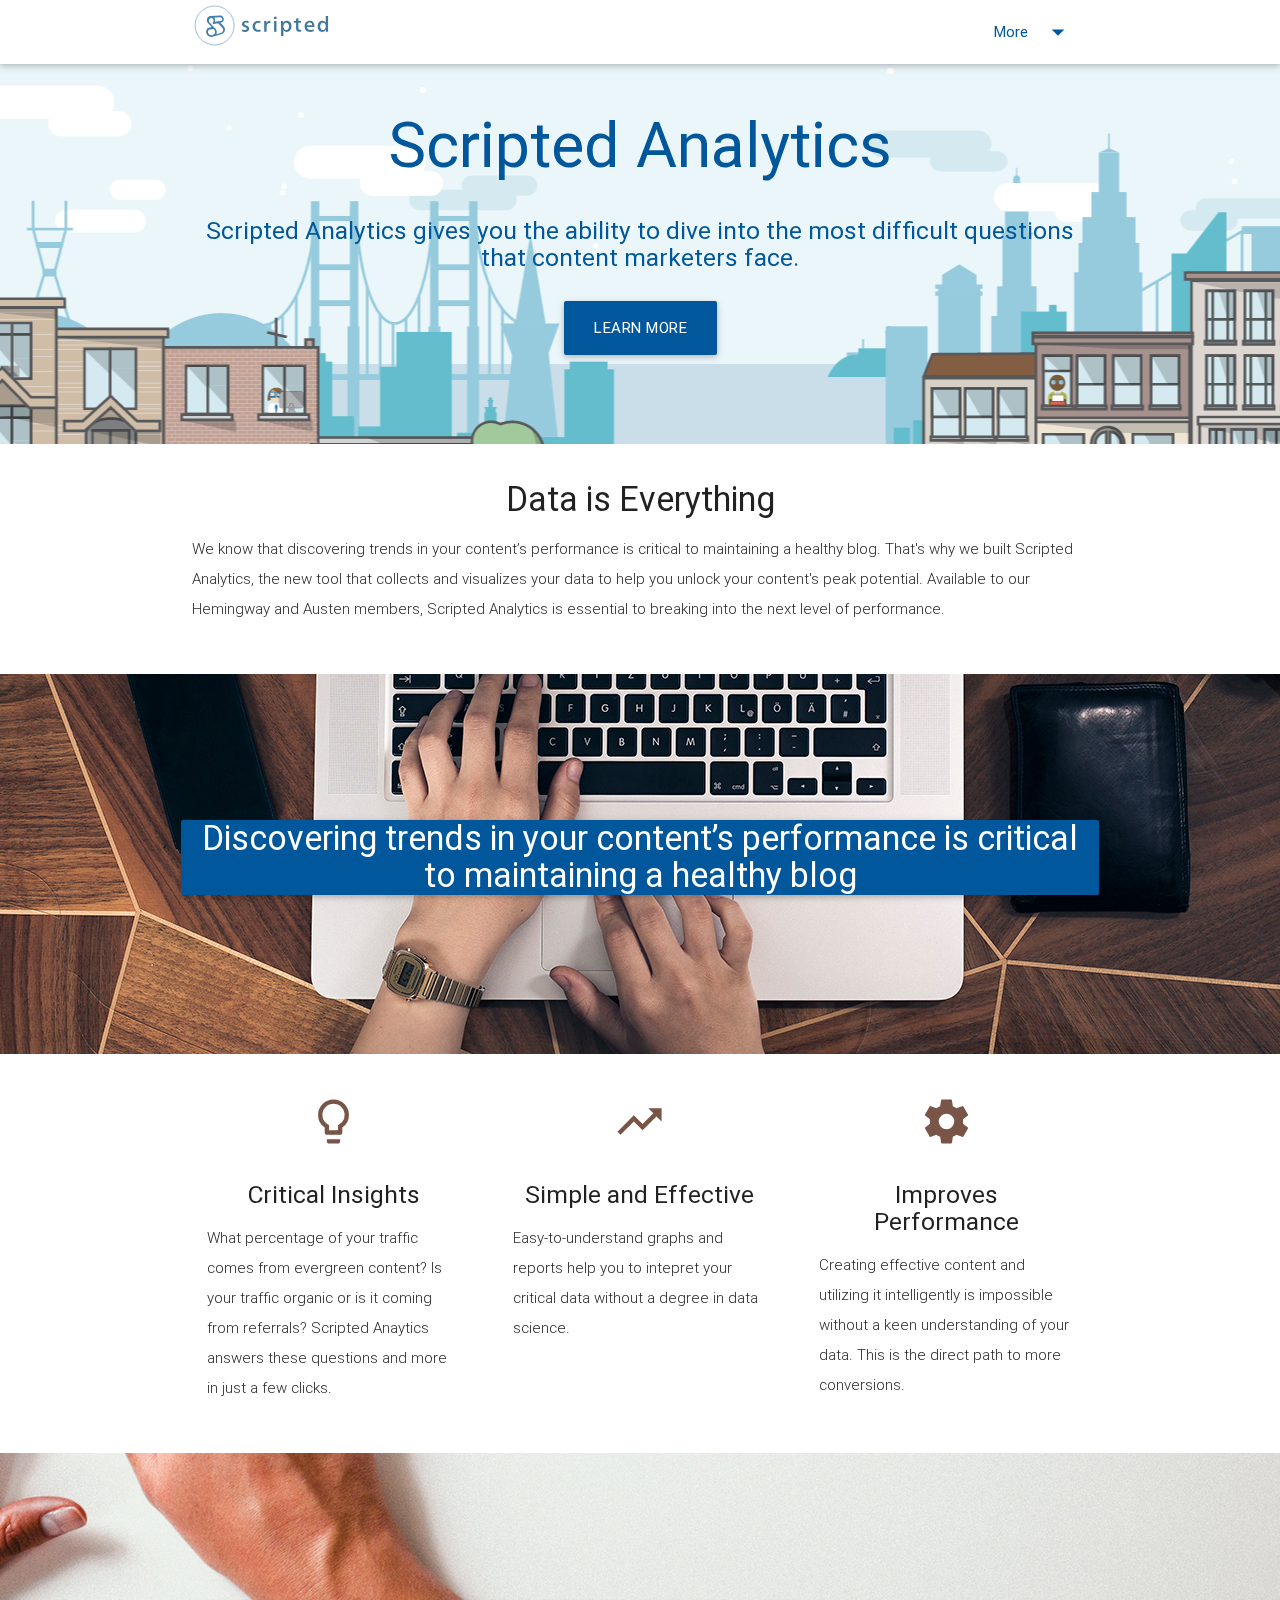
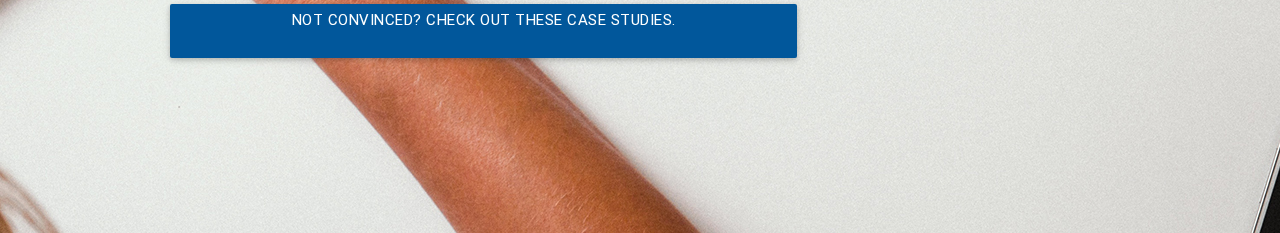
==== index.html @ 67099385 "Update index.html" ====
<!DOCTYPE html>
<html lang="en">
<head>
  <meta http-equiv="Content-Type" content="text/html; charset=UTF-8"/>
  <meta name="viewport" content="width=device-width, initial-scale=1, maximum-scale=1.0, user-scalable=no"/>
  <title>Parallax Template - Materialize</title>

  <!-- CSS  -->
  <link href="https://fonts.googleapis.com/icon?family=Material+Icons" rel="stylesheet">
  <link href="css/materialize.css" type="text/css" rel="stylesheet" media="screen,projection"/>
  <link href="css/style.css" type="text/css" rel="stylesheet" media="screen,projection"/>
</head>
<body>
  <ul id="dropdown1" class="dropdown-content">
  <li><a href="https://www.scripted.com/" class="light-blue-text text-darken-4">Homepage</a></li>
  <li><a href="http://growthmarketingconf.com/content-analytics-the-formula-for-creating-a-successful-blog/" class="light-blue-text text-darken-4">Case Studies</a></li>
  <li><a href="https://scripted.zendesk.com/hc/en-us"class="light-blue-text text-darken-4">FAQ</a></li>
</ul>
  <nav class="white" role="navigation">
    <div class="nav-wrapper container">
      <a id="logo-container" href="#" class="brand-logo"><img src="ScriptedLogo.svg"></a>
      <ul class="right hide-on-med-and-down">
      <!-- Dropdown Trigger -->
      <li><a class="dropdown-button light-blue-text text-darken-4" href="#!" data-activates="dropdown1">More<i class="material-icons right light-blue-text text-darken-4">arrow_drop_down</i></a></li>
    </ul>

    </div>
  </nav>

  <div id="index-banner" class="parallax-container">
    <div class="section no-pad-bot">
      <div class="container">
        <br><br>
        <h1 class="header center light-blue-text text-darken-4">Scripted Analytics</h1>
        <div class="row center">
          <h5 class="header col s12 light-blue-text text-darken-4">Scripted Analytics gives you the ability to dive into the most difficult questions that content marketers face.</h5>
        </div>
        <div class="row center">
          <a href="https://scripted.zendesk.com/hc/en-us/articles/221386707-Scripted-Analytics-" id="download-button" class="btn-large waves-effect waves-light light-blue darken-4">Learn More</a>
        </div>
        <br><br>

      </div>
    </div>
    <div class="parallax"><img src="background1.png" alt="Unsplashed background img 1"></div>
  </div>

<div class="container">
    <div class="section">

      <div class="row">
        <div class="col s12 center">
          <h3><i class="mdi-content-send brown-text"></i></h3>
          <h4>Data is Everything</h4>
          <p class="left-align light">We know that discovering trends in your content’s performance is critical to maintaining a healthy blog. That's why we built Scripted Analytics, the new tool that collects and visualizes your data to help you unlock your content's peak potential. Available to our Hemingway and Austen members, Scripted Analytics is essential to breaking into the next level of performance. </p>
        </div>
      </div>


    </div>
  </div>


  <div class="parallax-container valign-wrapper">
    <div class="section no-pad-bot">
      <div class="container">
        <div class="row center">
          <h4 class="header col s12 white-text card-panel light-blue darken-4">Discovering trends in your content’s performance is critical to maintaining a healthy blog</h4>
        </div>
      </div>
    </div>
    <div class="parallax"><img src="background3.jpg" alt="Unsplashed background img 3"></div>
  </div>

  <div class="container">
    <div class="section">

      <!--   Icon Section   -->
      <div class="row">
        <div class="col s12 m4">
          <div class="icon-block">
            <h2 class="center brown-text"><i class="material-icons">lightbulb_outline</i></h2>
            <h5 class="center">Critical Insights</h5>

            <p class="light">What percentage of your traffic comes from evergreen content? Is your traffic organic or is it coming from referrals? Scripted Anaytics answers these questions and more in just a few clicks.</p>
          </div>
        </div>

        <div class="col s12 m4">
          <div class="icon-block">
            <h2 class="center brown-text"><i class="material-icons">trending_up</i></h2>
            <h5 class="center">Simple and Effective</h5>

            <p class="light">Easy-to-understand graphs and reports help you to intepret your critical data without a degree in data science.</p>
          </div>
        </div>

        <div class="col s12 m4">
          <div class="icon-block">
            <h2 class="center brown-text"><i class="material-icons">settings</i></h2>
            <h5 class="center">Improves Performance</h5>

            <p class="light">Creating effective content and utilizing it intelligently is impossible without a keen understanding of your data. This is the direct path to more conversions.</p>
          </div>
        </div>
      </div>

    </div>
  </div>


  <div class="parallax-container valign-wrapper">
    <div class="section no-pad-bot">
      <div class="container">
        <div class="row center">
          <div class="row center">
          <a href="http://growthmarketingconf.com/content-analytics-the-formula-for-creating-a-successful-blog/" id="download-button" class="btn-large col s8 waves-effect waves-light light-blue darken-4"><h6>Not Convinced? Check out these Case Studies.</h6></a>
        </div>
        </div>
      </div>
    </div>
    <div class="parallax"><img src="background2.jpg" alt="Unsplashed background img 2"></div>
  </div>


  <!--  Scripts-->
  <script src="https://code.jquery.com/jquery-2.1.1.min.js"></script>
  <script src="js/materialize.js"></script>
  <script src="js/init.js"></script>

  </body>
</html>
---- css/style.css ----
/* Custom Stylesheet */
/**
 * Use this file to override Materialize files so you can update
 * the core Materialize files in the future
 *
 * Made By MaterializeCSS.com
 */

nav ul a,
nav .brand-logo {
  color: #444;
}

p {
  line-height: 2rem;
}

.button-collapse {
  color: #26a69a;
}

.parallax-container {
  min-height: 380px;
  line-height: 0;
  height: auto;
  color: rgba(255,255,255,.9);
}
  .parallax-container .section {
    width: 100%;
  }

@media only screen and (max-width : 992px) {
  .parallax-container .section {
    position: absolute;
    top: 40%;
  }
  #index-banner .section {
    top: 10%;
  }
}

@media only screen and (max-width : 600px) {
  #index-banner .section {
    top: 0;
  }
}

.icon-block {
  padding: 0 15px;
}
.icon-block .material-icons {
  font-size: inherit;
}

footer.page-footer {
  margin: 0;
}
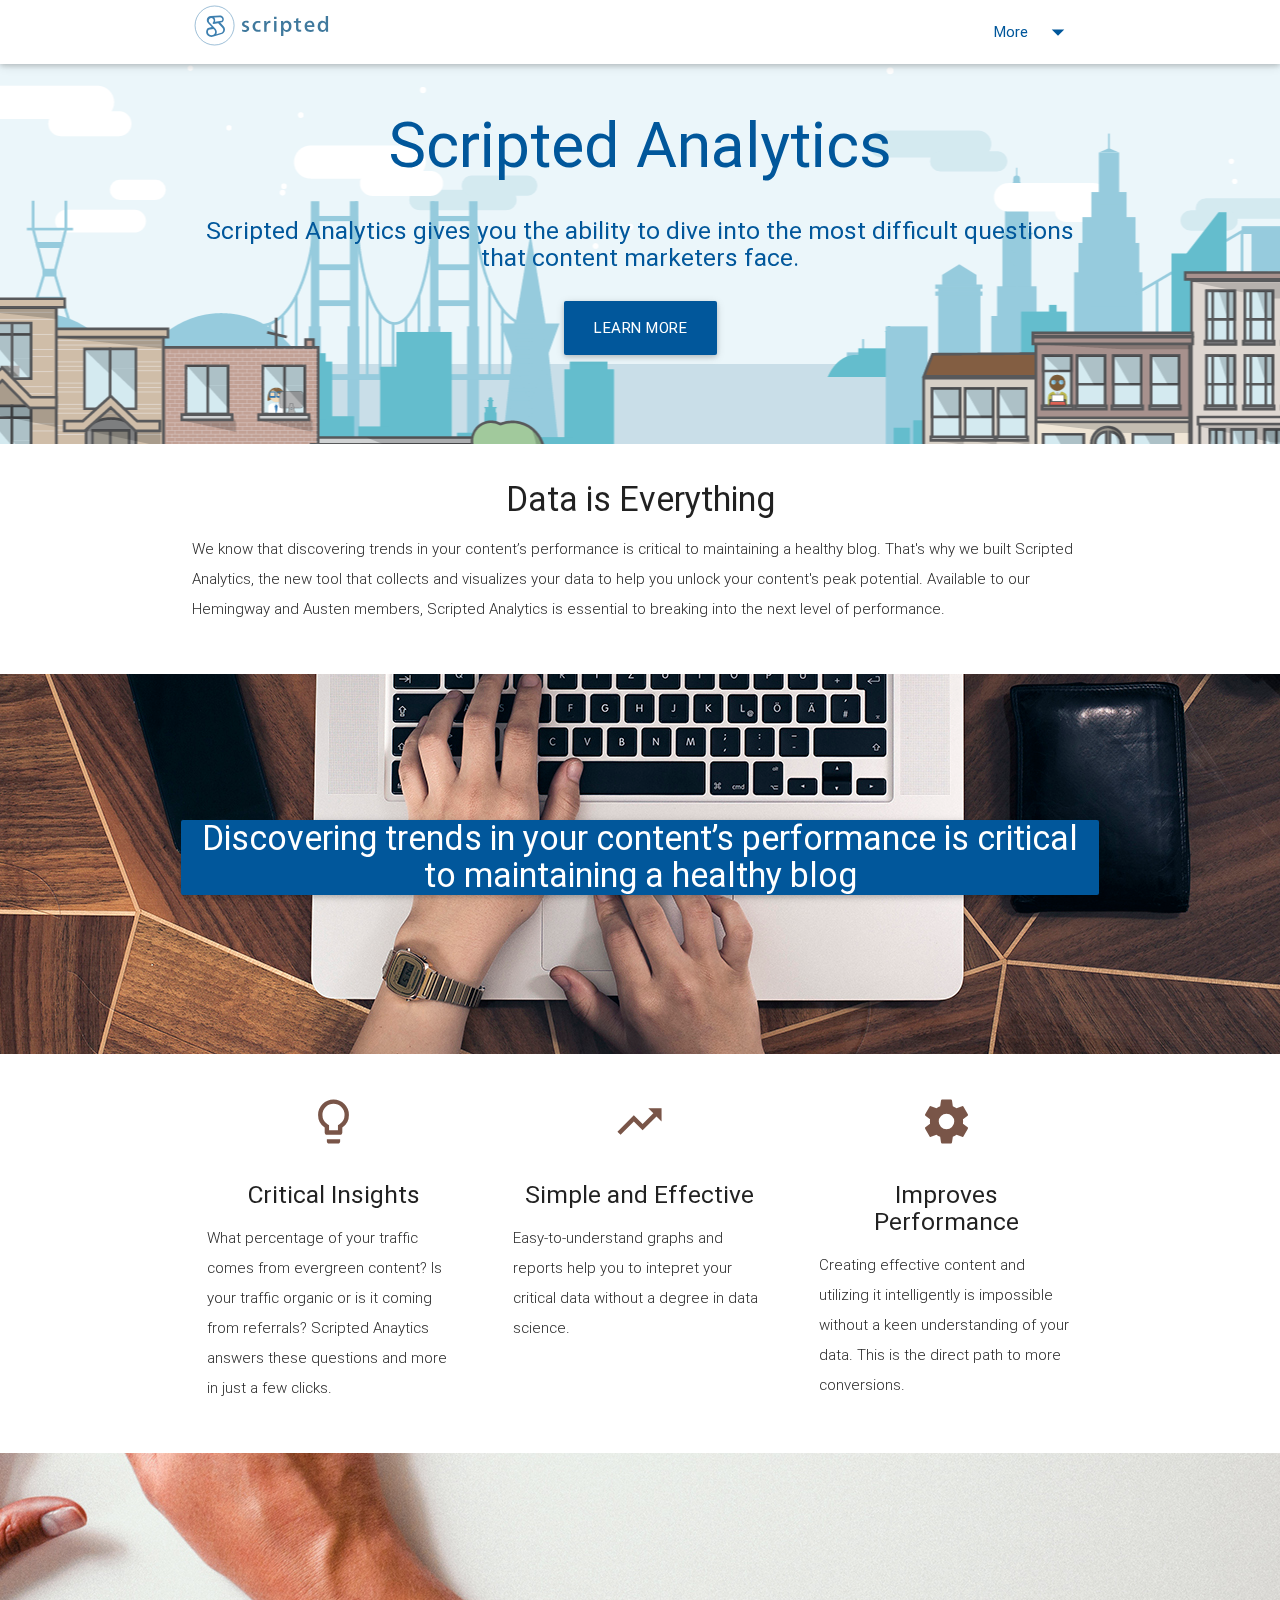
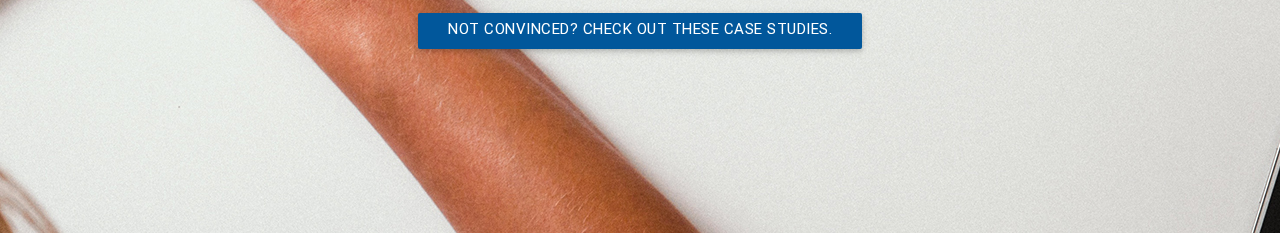
==== commit 00ceb015: "Update index.html" ====
--- a/index.html
+++ b/index.html
@@ -114,7 +114,7 @@
       <div class="container">
         <div class="row center">
           <div class="row center">
-          <a href="http://growthmarketingconf.com/content-analytics-the-formula-for-creating-a-successful-blog/" id="download-button" class="btn-large col s8 waves-effect waves-light light-blue darken-4"><h6>Not Convinced? Check out these Case Studies.</h6></a>
+          <a href="http://growthmarketingconf.com/content-analytics-the-formula-for-creating-a-successful-blog/" id="download-button" class="btn waves-effect waves-light light-blue darken-4"><h6>Not Convinced? Check out these Case Studies.</h6></a>
         </div>
         </div>
       </div>
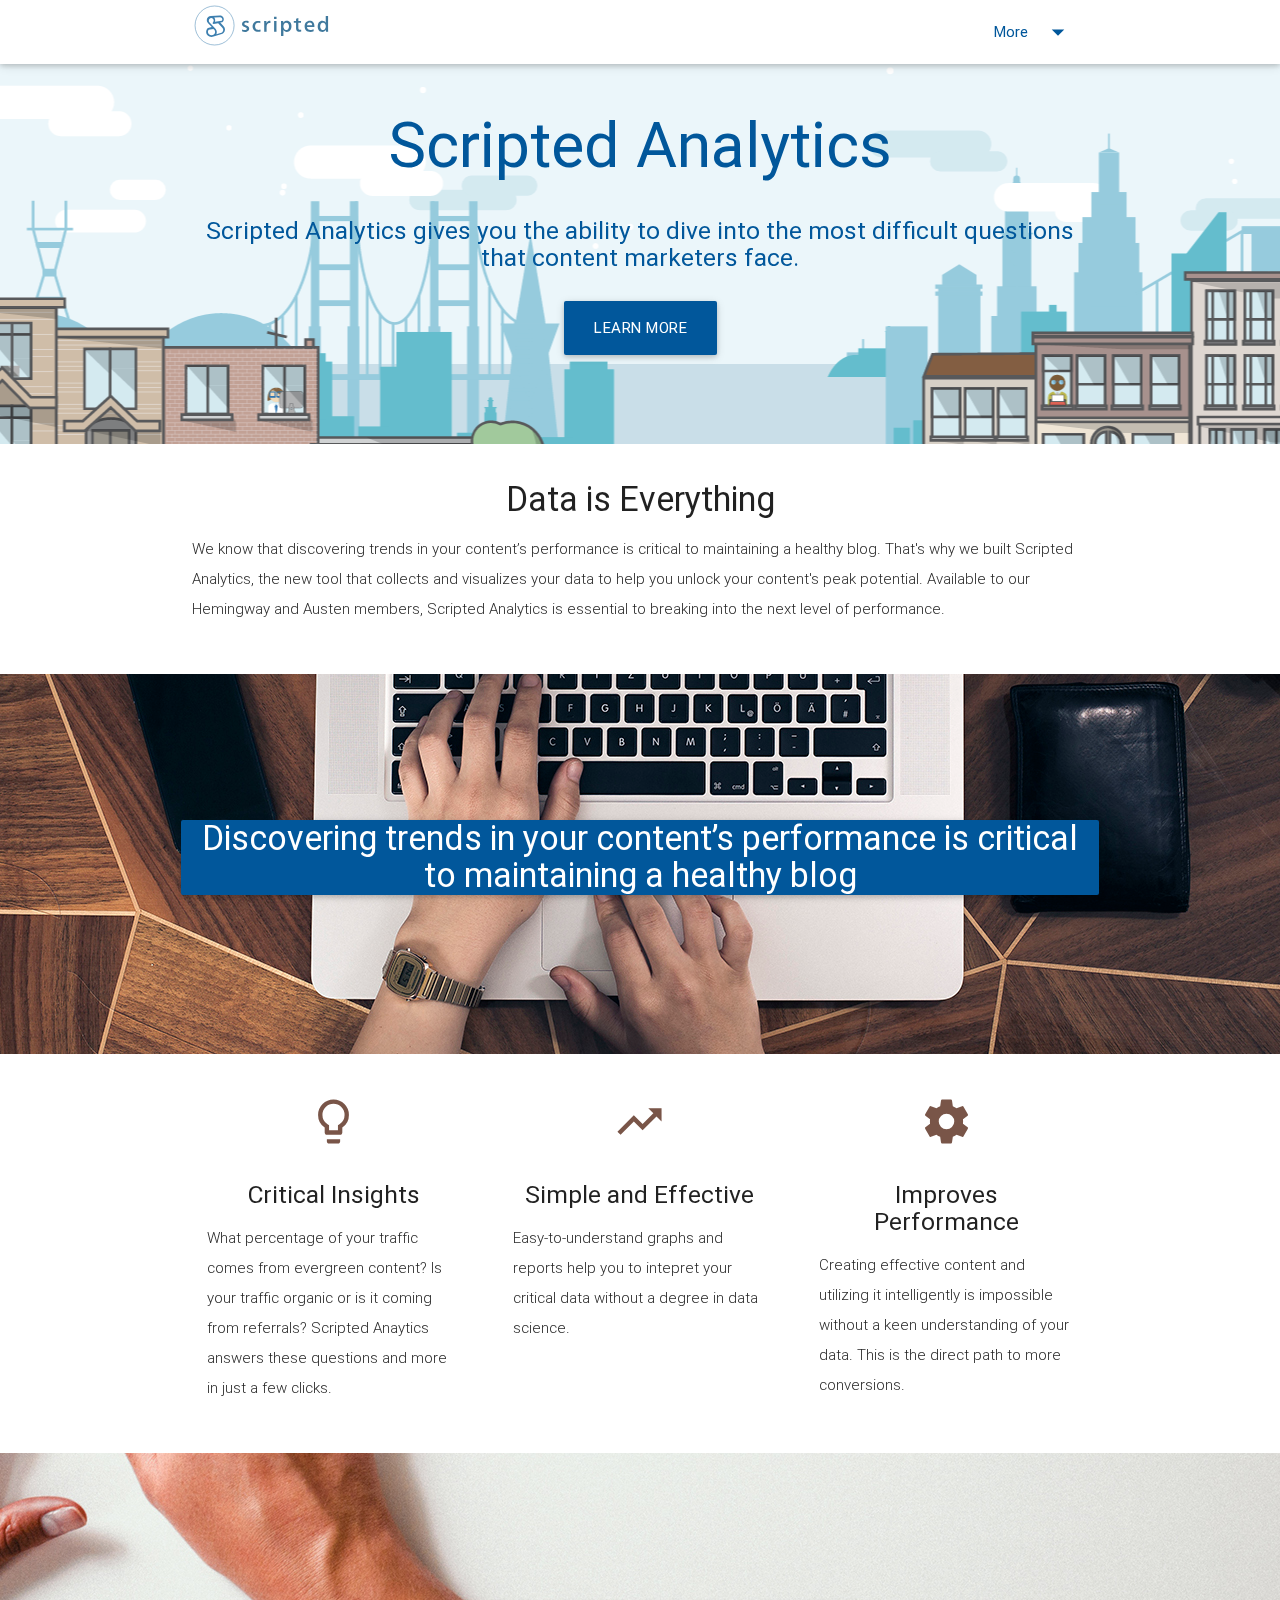
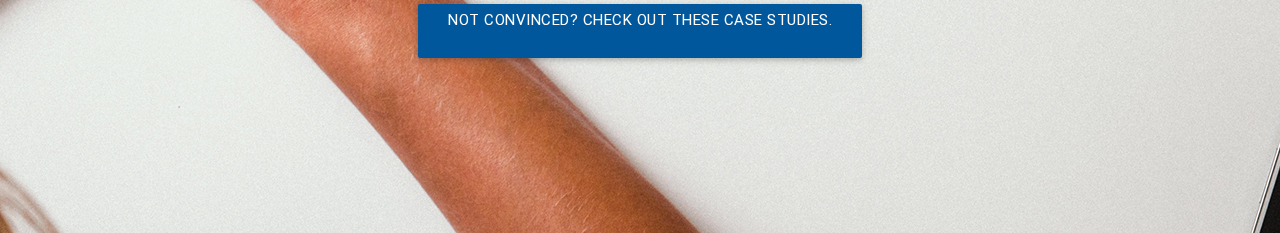
==== commit 92abcd0e: "Update index.html" ====
--- a/index.html
+++ b/index.html
@@ -114,7 +114,7 @@
       <div class="container">
         <div class="row center">
           <div class="row center">
-          <a href="http://growthmarketingconf.com/content-analytics-the-formula-for-creating-a-successful-blog/" id="download-button" class="btn waves-effect waves-light light-blue darken-4"><h6>Not Convinced? Check out these Case Studies.</h6></a>
+          <a href="http://growthmarketingconf.com/content-analytics-the-formula-for-creating-a-successful-blog/" id="download-button" class="btn-large waves-effect waves-light light-blue darken-4"><h6>Not Convinced? Check out these Case Studies.</h6></a>
         </div>
         </div>
       </div>
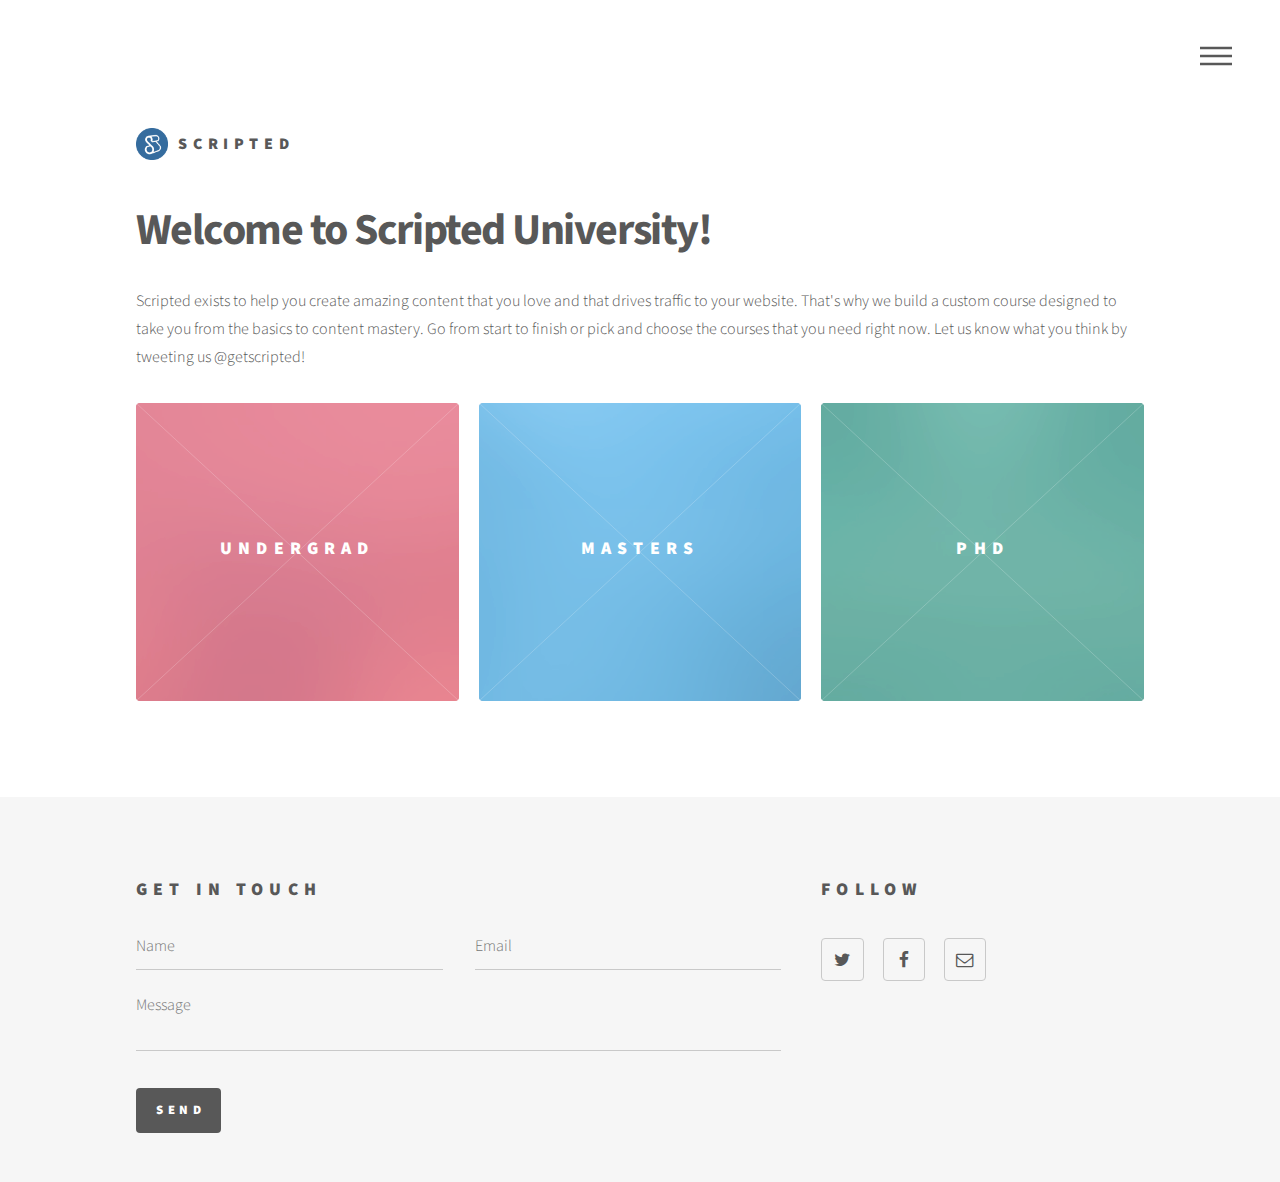
==== commit aab30e46: "Scripted U Code" ====
--- a/index.html
+++ b/index.html
@@ -1,132 +1,129 @@
-<!DOCTYPE html>
-<html lang="en">
-<head>
-  <meta http-equiv="Content-Type" content="text/html; charset=UTF-8"/>
-  <meta name="viewport" content="width=device-width, initial-scale=1, maximum-scale=1.0, user-scalable=no"/>
-  <title>Parallax Template - Materialize</title>
-
-  <!-- CSS  -->
-  <link href="https://fonts.googleapis.com/icon?family=Material+Icons" rel="stylesheet">
-  <link href="css/materialize.css" type="text/css" rel="stylesheet" media="screen,projection"/>
-  <link href="css/style.css" type="text/css" rel="stylesheet" media="screen,projection"/>
-</head>
-<body>
-  <ul id="dropdown1" class="dropdown-content">
-  <li><a href="https://www.scripted.com/" class="light-blue-text text-darken-4">Homepage</a></li>
-  <li><a href="http://growthmarketingconf.com/content-analytics-the-formula-for-creating-a-successful-blog/" class="light-blue-text text-darken-4">Case Studies</a></li>
-  <li><a href="https://scripted.zendesk.com/hc/en-us"class="light-blue-text text-darken-4">FAQ</a></li>
-</ul>
-  <nav class="white" role="navigation">
-    <div class="nav-wrapper container">
-      <a id="logo-container" href="#" class="brand-logo"><img src="ScriptedLogo.svg"></a>
-      <ul class="right hide-on-med-and-down">
-      <!-- Dropdown Trigger -->
-      <li><a class="dropdown-button light-blue-text text-darken-4" href="#!" data-activates="dropdown1">More<i class="material-icons right light-blue-text text-darken-4">arrow_drop_down</i></a></li>
-    </ul>
-
-    </div>
-  </nav>
-
-  <div id="index-banner" class="parallax-container">
-    <div class="section no-pad-bot">
-      <div class="container">
-        <br><br>
-        <h1 class="header center light-blue-text text-darken-4">Scripted Analytics</h1>
-        <div class="row center">
-          <h5 class="header col s12 light-blue-text text-darken-4">Scripted Analytics gives you the ability to dive into the most difficult questions that content marketers face.</h5>
-        </div>
-        <div class="row center">
-          <a href="https://scripted.zendesk.com/hc/en-us/articles/221386707-Scripted-Analytics-" id="download-button" class="btn-large waves-effect waves-light light-blue darken-4">Learn More</a>
-        </div>
-        <br><br>
-
-      </div>
-    </div>
-    <div class="parallax"><img src="background1.png" alt="Unsplashed background img 1"></div>
-  </div>
-
-<div class="container">
-    <div class="section">
-
-      <div class="row">
-        <div class="col s12 center">
-          <h3><i class="mdi-content-send brown-text"></i></h3>
-          <h4>Data is Everything</h4>
-          <p class="left-align light">We know that discovering trends in your content’s performance is critical to maintaining a healthy blog. That's why we built Scripted Analytics, the new tool that collects and visualizes your data to help you unlock your content's peak potential. Available to our Hemingway and Austen members, Scripted Analytics is essential to breaking into the next level of performance. </p>
-        </div>
-      </div>
-
-
-    </div>
-  </div>
-
-
-  <div class="parallax-container valign-wrapper">
-    <div class="section no-pad-bot">
-      <div class="container">
-        <div class="row center">
-          <h4 class="header col s12 white-text card-panel light-blue darken-4">Discovering trends in your content’s performance is critical to maintaining a healthy blog</h4>
-        </div>
-      </div>
-    </div>
-    <div class="parallax"><img src="background3.jpg" alt="Unsplashed background img 3"></div>
-  </div>
-
-  <div class="container">
-    <div class="section">
-
-      <!--   Icon Section   -->
-      <div class="row">
-        <div class="col s12 m4">
-          <div class="icon-block">
-            <h2 class="center brown-text"><i class="material-icons">lightbulb_outline</i></h2>
-            <h5 class="center">Critical Insights</h5>
-
-            <p class="light">What percentage of your traffic comes from evergreen content? Is your traffic organic or is it coming from referrals? Scripted Anaytics answers these questions and more in just a few clicks.</p>
-          </div>
-        </div>
-
-        <div class="col s12 m4">
-          <div class="icon-block">
-            <h2 class="center brown-text"><i class="material-icons">trending_up</i></h2>
-            <h5 class="center">Simple and Effective</h5>
-
-            <p class="light">Easy-to-understand graphs and reports help you to intepret your critical data without a degree in data science.</p>
-          </div>
-        </div>
-
-        <div class="col s12 m4">
-          <div class="icon-block">
-            <h2 class="center brown-text"><i class="material-icons">settings</i></h2>
-            <h5 class="center">Improves Performance</h5>
-
-            <p class="light">Creating effective content and utilizing it intelligently is impossible without a keen understanding of your data. This is the direct path to more conversions.</p>
-          </div>
-        </div>
-      </div>
-
-    </div>
-  </div>
-
-
-  <div class="parallax-container valign-wrapper">
-    <div class="section no-pad-bot">
-      <div class="container">
-        <div class="row center">
-          <div class="row center">
-          <a href="http://growthmarketingconf.com/content-analytics-the-formula-for-creating-a-successful-blog/" id="download-button" class="btn-large waves-effect waves-light light-blue darken-4"><h6>Not Convinced? Check out these Case Studies.</h6></a>
-        </div>
-        </div>
-      </div>
-    </div>
-    <div class="parallax"><img src="background2.jpg" alt="Unsplashed background img 2"></div>
-  </div>
-
-
-  <!--  Scripts-->
-  <script src="https://code.jquery.com/jquery-2.1.1.min.js"></script>
-  <script src="js/materialize.js"></script>
-  <script src="js/init.js"></script>
-
-  </body>
-</html>
+<!DOCTYPE HTML>
+<!--
+	Phantom by HTML5 UP
+	html5up.net | @ajlkn
+	Free for personal and commercial use under the CCA 3.0 license (html5up.net/license)
+-->
+<html>
+	<head>
+		<title>Scripted University</title>
+		<meta charset="utf-8" />
+		<meta name="viewport" content="width=device-width, initial-scale=1" />
+		<!--[if lte IE 8]><script src="assets/js/ie/html5shiv.js"></script><![endif]-->
+		<link rel="stylesheet" href="assets/css/main.css" />
+		<!--[if lte IE 9]><link rel="stylesheet" href="assets/css/ie9.css" /><![endif]-->
+		<!--[if lte IE 8]><link rel="stylesheet" href="assets/css/ie8.css" /><![endif]-->
+	</head>
+	<body>
+		<!-- Wrapper -->
+			<div id="wrapper">
+
+				<!-- Header -->
+					<header id="header">
+						<div class="inner">
+
+							<!-- Logo -->
+								<a href="index.html" class="logo">
+									<span class="symbol"><img src="images/ScriptedLogo.png" alt="" /></span><span class="title">Scripted</span>
+								</a>
+
+							<!-- Nav -->
+								<nav>
+									<ul>
+										<li><a href="#menu">Menu</a></li>
+									</ul>
+								</nav>
+
+						</div>
+					</header>
+
+				
+
+				<!-- Main -->
+					<div id="main">
+						<div class="inner">
+							<header>
+								<h1>Welcome to Scripted University!<br />
+								</h1>
+								<p>Scripted exists to help you create amazing content that you love and that drives traffic to your website. That's why we build a custom course designed to take you from the basics to content mastery. Go from start to finish or pick and choose the courses that you need right now. Let us know what you think by tweeting us @getscripted!</p>
+							</header>
+							<section class="tiles">
+								<article class="style1">
+									<span class="image">
+										<img src="images/pic01.jpg" alt="" />
+									</span>
+									<a href="generic.html">
+										<h2>Undergrad</h2>
+										<div class="content">
+											<p>New to this whole Content Marketing thing? We'll show you why it's the key tog etting more traffic and how to get started.</p>
+										</div>
+									</a>
+								</article>
+								<article class="style2">
+									<span class="image">
+										<img src="images/pic02.jpg" alt="" />
+									</span>
+									<a href="index_masters.html">
+										<h2>Masters</h2>
+										<div class="content">
+											<p>You've already invested in Content Marketing, but it's not the killer app you expected. We'll show you why and how to get real performance.</p>
+										</div>
+									</a>
+								</article>
+								<article class="style3">
+									<span class="image">
+										<img src="images/pic03.jpg" alt="" />
+									</span>
+									<a href="generic.html">
+										<h2>PHD</h2>
+										<div class="content">
+											<p>You're content marketing operation is running smoothly, but it's taking up all your time! Learn the benefits of outsourcing content creation.</p>
+										</div>
+									</a>
+								</article>
+							</section>
+						</div>
+					</div>
+
+				<!-- Footer -->
+					<footer id="footer">
+						<div class="inner">
+							<section>
+								<h2>Get in touch</h2>
+								<form method="post" action="#">
+									<div class="field half first">
+										<input type="text" name="name" id="name" placeholder="Name" />
+									</div>
+									<div class="field half">
+										<input type="email" name="email" id="email" placeholder="Email" />
+									</div>
+									<div class="field">
+										<textarea name="message" id="message" placeholder="Message"></textarea>
+									</div>
+									<ul class="actions">
+										<li><input type="submit" value="Send" class="special" /></li>
+									</ul>
+								</form>
+							</section>
+							<section>
+								<h2>Follow</h2>
+								<ul class="icons">
+									<li><a href="#" class="icon style2 fa-twitter"><span class="label">Twitter</span></a></li>
+									<li><a href="#" class="icon style2 fa-facebook"><span class="label">Facebook</span></a></li>
+									<li><a href="#" class="icon style2 fa-envelope-o"><span class="label">Email</span></a></li>
+								</ul>
+							</section>
+						</div>
+					</footer>
+
+			</div>
+
+		<!-- Scripts -->
+			<script src="assets/js/jquery.min.js"></script>
+			<script src="assets/js/skel.min.js"></script>
+			<script src="assets/js/util.js"></script>
+			<!--[if lte IE 8]><script src="assets/js/ie/respond.min.js"></script><![endif]-->
+			<script src="assets/js/main.js"></script>
+
+	</body>
+</html>--- a/assets/css/main.css
+++ b/assets/css/main.css
@@ -0,0 +1,3356 @@
+@import url(font-awesome.min.css);
+@import url("http://fonts.googleapis.com/css?family=Source+Sans+Pro:300,700,900");
+
+/*
+	Phantom by HTML5 UP
+	html5up.net | @ajlkn
+	Free for personal and commercial use under the CCA 3.0 license (html5up.net/license)
+*/
+
+/* Reset */
+
+	html, body, div, span, applet, object, iframe, h1, h2, h3, h4, h5, h6, p, blockquote, pre, a, abbr, acronym, address, big, cite, code, del, dfn, em, img, ins, kbd, q, s, samp, small, strike, strong, sub, sup, tt, var, b, u, i, center, dl, dt, dd, ol, ul, li, fieldset, form, label, legend, table, caption, tbody, tfoot, thead, tr, th, td, article, aside, canvas, details, embed, figure, figcaption, footer, header, hgroup, menu, nav, output, ruby, section, summary, time, mark, audio, video {
+		margin: 0;
+		padding: 0;
+		border: 0;
+		font-size: 100%;
+		font: inherit;
+		vertical-align: baseline;
+	}
+
+	article, aside, details, figcaption, figure, footer, header, hgroup, menu, nav, section {
+		display: block;
+	}
+
+	body {
+		line-height: 1;
+	}
+
+	ol, ul {
+		list-style: none;
+	}
+
+	blockquote, q {
+		quotes: none;
+	}
+
+	blockquote:before, blockquote:after, q:before, q:after {
+		content: '';
+		content: none;
+	}
+
+	table {
+		border-collapse: collapse;
+		border-spacing: 0;
+	}
+
+	body {
+		-webkit-text-size-adjust: none;
+	}
+
+/* Box Model */
+
+	*, *:before, *:after {
+		-moz-box-sizing: border-box;
+		-webkit-box-sizing: border-box;
+		box-sizing: border-box;
+	}
+
+/* Grid */
+
+	.row {
+		border-bottom: solid 1px transparent;
+		-moz-box-sizing: border-box;
+		-webkit-box-sizing: border-box;
+		box-sizing: border-box;
+	}
+
+	.row > * {
+		float: left;
+		-moz-box-sizing: border-box;
+		-webkit-box-sizing: border-box;
+		box-sizing: border-box;
+	}
+
+	.row:after, .row:before {
+		content: '';
+		display: block;
+		clear: both;
+		height: 0;
+	}
+
+	.row.uniform > * > :first-child {
+		margin-top: 0;
+	}
+
+	.row.uniform > * > :last-child {
+		margin-bottom: 0;
+	}
+
+	.row.\30 \25 > * {
+		padding: 0 0 0 0em;
+	}
+
+	.row.\30 \25 {
+		margin: 0 0 -1px 0em;
+	}
+
+	.row.uniform.\30 \25 > * {
+		padding: 0em 0 0 0em;
+	}
+
+	.row.uniform.\30 \25 {
+		margin: 0em 0 -1px 0em;
+	}
+
+	.row > * {
+		padding: 0 0 0 2em;
+	}
+
+	.row {
+		margin: 0 0 -1px -2em;
+	}
+
+	.row.uniform > * {
+		padding: 2em 0 0 2em;
+	}
+
+	.row.uniform {
+		margin: -2em 0 -1px -2em;
+	}
+
+	.row.\32 00\25 > * {
+		padding: 0 0 0 4em;
+	}
+
+	.row.\32 00\25 {
+		margin: 0 0 -1px -4em;
+	}
+
+	.row.uniform.\32 00\25 > * {
+		padding: 4em 0 0 4em;
+	}
+
+	.row.uniform.\32 00\25 {
+		margin: -4em 0 -1px -4em;
+	}
+
+	.row.\31 50\25 > * {
+		padding: 0 0 0 3em;
+	}
+
+	.row.\31 50\25 {
+		margin: 0 0 -1px -3em;
+	}
+
+	.row.uniform.\31 50\25 > * {
+		padding: 3em 0 0 3em;
+	}
+
+	.row.uniform.\31 50\25 {
+		margin: -3em 0 -1px -3em;
+	}
+
+	.row.\35 0\25 > * {
+		padding: 0 0 0 1em;
+	}
+
+	.row.\35 0\25 {
+		margin: 0 0 -1px -1em;
+	}
+
+	.row.uniform.\35 0\25 > * {
+		padding: 1em 0 0 1em;
+	}
+
+	.row.uniform.\35 0\25 {
+		margin: -1em 0 -1px -1em;
+	}
+
+	.row.\32 5\25 > * {
+		padding: 0 0 0 0.5em;
+	}
+
+	.row.\32 5\25 {
+		margin: 0 0 -1px -0.5em;
+	}
+
+	.row.uniform.\32 5\25 > * {
+		padding: 0.5em 0 0 0.5em;
+	}
+
+	.row.uniform.\32 5\25 {
+		margin: -0.5em 0 -1px -0.5em;
+	}
+
+	.\31 2u, .\31 2u\24 {
+		width: 100%;
+		clear: none;
+		margin-left: 0;
+	}
+
+	.\31 1u, .\31 1u\24 {
+		width: 91.6666666667%;
+		clear: none;
+		margin-left: 0;
+	}
+
+	.\31 0u, .\31 0u\24 {
+		width: 83.3333333333%;
+		clear: none;
+		margin-left: 0;
+	}
+
+	.\39 u, .\39 u\24 {
+		width: 75%;
+		clear: none;
+		margin-left: 0;
+	}
+
+	.\38 u, .\38 u\24 {
+		width: 66.6666666667%;
+		clear: none;
+		margin-left: 0;
+	}
+
+	.\37 u, .\37 u\24 {
+		width: 58.3333333333%;
+		clear: none;
+		margin-left: 0;
+	}
+
+	.\36 u, .\36 u\24 {
+		width: 50%;
+		clear: none;
+		margin-left: 0;
+	}
+
+	.\35 u, .\35 u\24 {
+		width: 41.6666666667%;
+		clear: none;
+		margin-left: 0;
+	}
+
+	.\34 u, .\34 u\24 {
+		width: 33.3333333333%;
+		clear: none;
+		margin-left: 0;
+	}
+
+	.\33 u, .\33 u\24 {
+		width: 25%;
+		clear: none;
+		margin-left: 0;
+	}
+
+	.\32 u, .\32 u\24 {
+		width: 16.6666666667%;
+		clear: none;
+		margin-left: 0;
+	}
+
+	.\31 u, .\31 u\24 {
+		width: 8.3333333333%;
+		clear: none;
+		margin-left: 0;
+	}
+
+	.\31 2u\24 + *,
+	.\31 1u\24 + *,
+	.\31 0u\24 + *,
+	.\39 u\24 + *,
+	.\38 u\24 + *,
+	.\37 u\24 + *,
+	.\36 u\24 + *,
+	.\35 u\24 + *,
+	.\34 u\24 + *,
+	.\33 u\24 + *,
+	.\32 u\24 + *,
+	.\31 u\24 + * {
+		clear: left;
+	}
+
+	.\-11u {
+		margin-left: 91.66667%;
+	}
+
+	.\-10u {
+		margin-left: 83.33333%;
+	}
+
+	.\-9u {
+		margin-left: 75%;
+	}
+
+	.\-8u {
+		margin-left: 66.66667%;
+	}
+
+	.\-7u {
+		margin-left: 58.33333%;
+	}
+
+	.\-6u {
+		margin-left: 50%;
+	}
+
+	.\-5u {
+		margin-left: 41.66667%;
+	}
+
+	.\-4u {
+		margin-left: 33.33333%;
+	}
+
+	.\-3u {
+		margin-left: 25%;
+	}
+
+	.\-2u {
+		margin-left: 16.66667%;
+	}
+
+	.\-1u {
+		margin-left: 8.33333%;
+	}
+
+	@media screen and (max-width: 1680px) {
+
+		.row > * {
+			padding: 0 0 0 2em;
+		}
+
+		.row {
+			margin: 0 0 -1px -2em;
+		}
+
+		.row.uniform > * {
+			padding: 2em 0 0 2em;
+		}
+
+		.row.uniform {
+			margin: -2em 0 -1px -2em;
+		}
+
+		.row.\32 00\25 > * {
+			padding: 0 0 0 4em;
+		}
+
+		.row.\32 00\25 {
+			margin: 0 0 -1px -4em;
+		}
+
+		.row.uniform.\32 00\25 > * {
+			padding: 4em 0 0 4em;
+		}
+
+		.row.uniform.\32 00\25 {
+			margin: -4em 0 -1px -4em;
+		}
+
+		.row.\31 50\25 > * {
+			padding: 0 0 0 3em;
+		}
+
+		.row.\31 50\25 {
+			margin: 0 0 -1px -3em;
+		}
+
+		.row.uniform.\31 50\25 > * {
+			padding: 3em 0 0 3em;
+		}
+
+		.row.uniform.\31 50\25 {
+			margin: -3em 0 -1px -3em;
+		}
+
+		.row.\35 0\25 > * {
+			padding: 0 0 0 1em;
+		}
+
+		.row.\35 0\25 {
+			margin: 0 0 -1px -1em;
+		}
+
+		.row.uniform.\35 0\25 > * {
+			padding: 1em 0 0 1em;
+		}
+
+		.row.uniform.\35 0\25 {
+			margin: -1em 0 -1px -1em;
+		}
+
+		.row.\32 5\25 > * {
+			padding: 0 0 0 0.5em;
+		}
+
+		.row.\32 5\25 {
+			margin: 0 0 -1px -0.5em;
+		}
+
+		.row.uniform.\32 5\25 > * {
+			padding: 0.5em 0 0 0.5em;
+		}
+
+		.row.uniform.\32 5\25 {
+			margin: -0.5em 0 -1px -0.5em;
+		}
+
+		.\31 2u\28xlarge\29, .\31 2u\24\28xlarge\29 {
+			width: 100%;
+			clear: none;
+			margin-left: 0;
+		}
+
+		.\31 1u\28xlarge\29, .\31 1u\24\28xlarge\29 {
+			width: 91.6666666667%;
+			clear: none;
+			margin-left: 0;
+		}
+
+		.\31 0u\28xlarge\29, .\31 0u\24\28xlarge\29 {
+			width: 83.3333333333%;
+			clear: none;
+			margin-left: 0;
+		}
+
+		.\39 u\28xlarge\29, .\39 u\24\28xlarge\29 {
+			width: 75%;
+			clear: none;
+			margin-left: 0;
+		}
+
+		.\38 u\28xlarge\29, .\38 u\24\28xlarge\29 {
+			width: 66.6666666667%;
+			clear: none;
+			margin-left: 0;
+		}
+
+		.\37 u\28xlarge\29, .\37 u\24\28xlarge\29 {
+			width: 58.3333333333%;
+			clear: none;
+			margin-left: 0;
+		}
+
+		.\36 u\28xlarge\29, .\36 u\24\28xlarge\29 {
+			width: 50%;
+			clear: none;
+			margin-left: 0;
+		}
+
+		.\35 u\28xlarge\29, .\35 u\24\28xlarge\29 {
+			width: 41.6666666667%;
+			clear: none;
+			margin-left: 0;
+		}
+
+		.\34 u\28xlarge\29, .\34 u\24\28xlarge\29 {
+			width: 33.3333333333%;
+			clear: none;
+			margin-left: 0;
+		}
+
+		.\33 u\28xlarge\29, .\33 u\24\28xlarge\29 {
+			width: 25%;
+			clear: none;
+			margin-left: 0;
+		}
+
+		.\32 u\28xlarge\29, .\32 u\24\28xlarge\29 {
+			width: 16.6666666667%;
+			clear: none;
+			margin-left: 0;
+		}
+
+		.\31 u\28xlarge\29, .\31 u\24\28xlarge\29 {
+			width: 8.3333333333%;
+			clear: none;
+			margin-left: 0;
+		}
+
+		.\31 2u\24\28xlarge\29 + *,
+		.\31 1u\24\28xlarge\29 + *,
+		.\31 0u\24\28xlarge\29 + *,
+		.\39 u\24\28xlarge\29 + *,
+		.\38 u\24\28xlarge\29 + *,
+		.\37 u\24\28xlarge\29 + *,
+		.\36 u\24\28xlarge\29 + *,
+		.\35 u\24\28xlarge\29 + *,
+		.\34 u\24\28xlarge\29 + *,
+		.\33 u\24\28xlarge\29 + *,
+		.\32 u\24\28xlarge\29 + *,
+		.\31 u\24\28xlarge\29 + * {
+			clear: left;
+		}
+
+		.\-11u\28xlarge\29 {
+			margin-left: 91.66667%;
+		}
+
+		.\-10u\28xlarge\29 {
+			margin-left: 83.33333%;
+		}
+
+		.\-9u\28xlarge\29 {
+			margin-left: 75%;
+		}
+
+		.\-8u\28xlarge\29 {
+			margin-left: 66.66667%;
+		}
+
+		.\-7u\28xlarge\29 {
+			margin-left: 58.33333%;
+		}
+
+		.\-6u\28xlarge\29 {
+			margin-left: 50%;
+		}
+
+		.\-5u\28xlarge\29 {
+			margin-left: 41.66667%;
+		}
+
+		.\-4u\28xlarge\29 {
+			margin-left: 33.33333%;
+		}
+
+		.\-3u\28xlarge\29 {
+			margin-left: 25%;
+		}
+
+		.\-2u\28xlarge\29 {
+			margin-left: 16.66667%;
+		}
+
+		.\-1u\28xlarge\29 {
+			margin-left: 8.33333%;
+		}
+
+	}
+
+	@media screen and (max-width: 1280px) {
+
+		.row > * {
+			padding: 0 0 0 2em;
+		}
+
+		.row {
+			margin: 0 0 -1px -2em;
+		}
+
+		.row.uniform > * {
+			padding: 2em 0 0 2em;
+		}
+
+		.row.uniform {
+			margin: -2em 0 -1px -2em;
+		}
+
+		.row.\32 00\25 > * {
+			padding: 0 0 0 4em;
+		}
+
+		.row.\32 00\25 {
+			margin: 0 0 -1px -4em;
+		}
+
+		.row.uniform.\32 00\25 > * {
+			padding: 4em 0 0 4em;
+		}
+
+		.row.uniform.\32 00\25 {
+			margin: -4em 0 -1px -4em;
+		}
+
+		.row.\31 50\25 > * {
+			padding: 0 0 0 3em;
+		}
+
+		.row.\31 50\25 {
+			margin: 0 0 -1px -3em;
+		}
+
+		.row.uniform.\31 50\25 > * {
+			padding: 3em 0 0 3em;
+		}
+
+		.row.uniform.\31 50\25 {
+			margin: -3em 0 -1px -3em;
+		}
+
+		.row.\35 0\25 > * {
+			padding: 0 0 0 1em;
+		}
+
+		.row.\35 0\25 {
+			margin: 0 0 -1px -1em;
+		}
+
+		.row.uniform.\35 0\25 > * {
+			padding: 1em 0 0 1em;
+		}
+
+		.row.uniform.\35 0\25 {
+			margin: -1em 0 -1px -1em;
+		}
+
+		.row.\32 5\25 > * {
+			padding: 0 0 0 0.5em;
+		}
+
+		.row.\32 5\25 {
+			margin: 0 0 -1px -0.5em;
+		}
+
+		.row.uniform.\32 5\25 > * {
+			padding: 0.5em 0 0 0.5em;
+		}
+
+		.row.uniform.\32 5\25 {
+			margin: -0.5em 0 -1px -0.5em;
+		}
+
+		.\31 2u\28large\29, .\31 2u\24\28large\29 {
+			width: 100%;
+			clear: none;
+			margin-left: 0;
+		}
+
+		.\31 1u\28large\29, .\31 1u\24\28large\29 {
+			width: 91.6666666667%;
+			clear: none;
+			margin-left: 0;
+		}
+
+		.\31 0u\28large\29, .\31 0u\24\28large\29 {
+			width: 83.3333333333%;
+			clear: none;
+			margin-left: 0;
+		}
+
+		.\39 u\28large\29, .\39 u\24\28large\29 {
+			width: 75%;
+			clear: none;
+			margin-left: 0;
+		}
+
+		.\38 u\28large\29, .\38 u\24\28large\29 {
+			width: 66.6666666667%;
+			clear: none;
+			margin-left: 0;
+		}
+
+		.\37 u\28large\29, .\37 u\24\28large\29 {
+			width: 58.3333333333%;
+			clear: none;
+			margin-left: 0;
+		}
+
+		.\36 u\28large\29, .\36 u\24\28large\29 {
+			width: 50%;
+			clear: none;
+			margin-left: 0;
+		}
+
+		.\35 u\28large\29, .\35 u\24\28large\29 {
+			width: 41.6666666667%;
+			clear: none;
+			margin-left: 0;
+		}
+
+		.\34 u\28large\29, .\34 u\24\28large\29 {
+			width: 33.3333333333%;
+			clear: none;
+			margin-left: 0;
+		}
+
+		.\33 u\28large\29, .\33 u\24\28large\29 {
+			width: 25%;
+			clear: none;
+			margin-left: 0;
+		}
+
+		.\32 u\28large\29, .\32 u\24\28large\29 {
+			width: 16.6666666667%;
+			clear: none;
+			margin-left: 0;
+		}
+
+		.\31 u\28large\29, .\31 u\24\28large\29 {
+			width: 8.3333333333%;
+			clear: none;
+			margin-left: 0;
+		}
+
+		.\31 2u\24\28large\29 + *,
+		.\31 1u\24\28large\29 + *,
+		.\31 0u\24\28large\29 + *,
+		.\39 u\24\28large\29 + *,
+		.\38 u\24\28large\29 + *,
+		.\37 u\24\28large\29 + *,
+		.\36 u\24\28large\29 + *,
+		.\35 u\24\28large\29 + *,
+		.\34 u\24\28large\29 + *,
+		.\33 u\24\28large\29 + *,
+		.\32 u\24\28large\29 + *,
+		.\31 u\24\28large\29 + * {
+			clear: left;
+		}
+
+		.\-11u\28large\29 {
+			margin-left: 91.66667%;
+		}
+
+		.\-10u\28large\29 {
+			margin-left: 83.33333%;
+		}
+
+		.\-9u\28large\29 {
+			margin-left: 75%;
+		}
+
+		.\-8u\28large\29 {
+			margin-left: 66.66667%;
+		}
+
+		.\-7u\28large\29 {
+			margin-left: 58.33333%;
+		}
+
+		.\-6u\28large\29 {
+			margin-left: 50%;
+		}
+
+		.\-5u\28large\29 {
+			margin-left: 41.66667%;
+		}
+
+		.\-4u\28large\29 {
+			margin-left: 33.33333%;
+		}
+
+		.\-3u\28large\29 {
+			margin-left: 25%;
+		}
+
+		.\-2u\28large\29 {
+			margin-left: 16.66667%;
+		}
+
+		.\-1u\28large\29 {
+			margin-left: 8.33333%;
+		}
+
+	}
+
+	@media screen and (max-width: 980px) {
+
+		.row > * {
+			padding: 0 0 0 1.5em;
+		}
+
+		.row {
+			margin: 0 0 -1px -1.5em;
+		}
+
+		.row.uniform > * {
+			padding: 1.5em 0 0 1.5em;
+		}
+
+		.row.uniform {
+			margin: -1.5em 0 -1px -1.5em;
+		}
+
+		.row.\32 00\25 > * {
+			padding: 0 0 0 3em;
+		}
+
+		.row.\32 00\25 {
+			margin: 0 0 -1px -3em;
+		}
+
+		.row.uniform.\32 00\25 > * {
+			padding: 3em 0 0 3em;
+		}
+
+		.row.uniform.\32 00\25 {
+			margin: -3em 0 -1px -3em;
+		}
+
+		.row.\31 50\25 > * {
+			padding: 0 0 0 2.25em;
+		}
+
+		.row.\31 50\25 {
+			margin: 0 0 -1px -2.25em;
+		}
+
+		.row.uniform.\31 50\25 > * {
+			padding: 2.25em 0 0 2.25em;
+		}
+
+		.row.uniform.\31 50\25 {
+			margin: -2.25em 0 -1px -2.25em;
+		}
+
+		.row.\35 0\25 > * {
+			padding: 0 0 0 0.75em;
+		}
+
+		.row.\35 0\25 {
+			margin: 0 0 -1px -0.75em;
+		}
+
+		.row.uniform.\35 0\25 > * {
+			padding: 0.75em 0 0 0.75em;
+		}
+
+		.row.uniform.\35 0\25 {
+			margin: -0.75em 0 -1px -0.75em;
+		}
+
+		.row.\32 5\25 > * {
+			padding: 0 0 0 0.375em;
+		}
+
+		.row.\32 5\25 {
+			margin: 0 0 -1px -0.375em;
+		}
+
+		.row.uniform.\32 5\25 > * {
+			padding: 0.375em 0 0 0.375em;
+		}
+
+		.row.uniform.\32 5\25 {
+			margin: -0.375em 0 -1px -0.375em;
+		}
+
+		.\31 2u\28medium\29, .\31 2u\24\28medium\29 {
+			width: 100%;
+			clear: none;
+			margin-left: 0;
+		}
+
+		.\31 1u\28medium\29, .\31 1u\24\28medium\29 {
+			width: 91.6666666667%;
+			clear: none;
+			margin-left: 0;
+		}
+
+		.\31 0u\28medium\29, .\31 0u\24\28medium\29 {
+			width: 83.3333333333%;
+			clear: none;
+			margin-left: 0;
+		}
+
+		.\39 u\28medium\29, .\39 u\24\28medium\29 {
+			width: 75%;
+			clear: none;
+			margin-left: 0;
+		}
+
+		.\38 u\28medium\29, .\38 u\24\28medium\29 {
+			width: 66.6666666667%;
+			clear: none;
+			margin-left: 0;
+		}
+
+		.\37 u\28medium\29, .\37 u\24\28medium\29 {
+			width: 58.3333333333%;
+			clear: none;
+			margin-left: 0;
+		}
+
+		.\36 u\28medium\29, .\36 u\24\28medium\29 {
+			width: 50%;
+			clear: none;
+			margin-left: 0;
+		}
+
+		.\35 u\28medium\29, .\35 u\24\28medium\29 {
+			width: 41.6666666667%;
+			clear: none;
+			margin-left: 0;
+		}
+
+		.\34 u\28medium\29, .\34 u\24\28medium\29 {
+			width: 33.3333333333%;
+			clear: none;
+			margin-left: 0;
+		}
+
+		.\33 u\28medium\29, .\33 u\24\28medium\29 {
+			width: 25%;
+			clear: none;
+			margin-left: 0;
+		}
+
+		.\32 u\28medium\29, .\32 u\24\28medium\29 {
+			width: 16.6666666667%;
+			clear: none;
+			margin-left: 0;
+		}
+
+		.\31 u\28medium\29, .\31 u\24\28medium\29 {
+			width: 8.3333333333%;
+			clear: none;
+			margin-left: 0;
+		}
+
+		.\31 2u\24\28medium\29 + *,
+		.\31 1u\24\28medium\29 + *,
+		.\31 0u\24\28medium\29 + *,
+		.\39 u\24\28medium\29 + *,
+		.\38 u\24\28medium\29 + *,
+		.\37 u\24\28medium\29 + *,
+		.\36 u\24\28medium\29 + *,
+		.\35 u\24\28medium\29 + *,
+		.\34 u\24\28medium\29 + *,
+		.\33 u\24\28medium\29 + *,
+		.\32 u\24\28medium\29 + *,
+		.\31 u\24\28medium\29 + * {
+			clear: left;
+		}
+
+		.\-11u\28medium\29 {
+			margin-left: 91.66667%;
+		}
+
+		.\-10u\28medium\29 {
+			margin-left: 83.33333%;
+		}
+
+		.\-9u\28medium\29 {
+			margin-left: 75%;
+		}
+
+		.\-8u\28medium\29 {
+			margin-left: 66.66667%;
+		}
+
+		.\-7u\28medium\29 {
+			margin-left: 58.33333%;
+		}
+
+		.\-6u\28medium\29 {
+			margin-left: 50%;
+		}
+
+		.\-5u\28medium\29 {
+			margin-left: 41.66667%;
+		}
+
+		.\-4u\28medium\29 {
+			margin-left: 33.33333%;
+		}
+
+		.\-3u\28medium\29 {
+			margin-left: 25%;
+		}
+
+		.\-2u\28medium\29 {
+			margin-left: 16.66667%;
+		}
+
+		.\-1u\28medium\29 {
+			margin-left: 8.33333%;
+		}
+
+	}
+
+	@media screen and (max-width: 736px) {
+
+		.row > * {
+			padding: 0 0 0 1em;
+		}
+
+		.row {
+			margin: 0 0 -1px -1em;
+		}
+
+		.row.uniform > * {
+			padding: 1em 0 0 1em;
+		}
+
+		.row.uniform {
+			margin: -1em 0 -1px -1em;
+		}
+
+		.row.\32 00\25 > * {
+			padding: 0 0 0 2em;
+		}
+
+		.row.\32 00\25 {
+			margin: 0 0 -1px -2em;
+		}
+
+		.row.uniform.\32 00\25 > * {
+			padding: 2em 0 0 2em;
+		}
+
+		.row.uniform.\32 00\25 {
+			margin: -2em 0 -1px -2em;
+		}
+
+		.row.\31 50\25 > * {
+			padding: 0 0 0 1.5em;
+		}
+
+		.row.\31 50\25 {
+			margin: 0 0 -1px -1.5em;
+		}
+
+		.row.uniform.\31 50\25 > * {
+			padding: 1.5em 0 0 1.5em;
+		}
+
+		.row.uniform.\31 50\25 {
+			margin: -1.5em 0 -1px -1.5em;
+		}
+
+		.row.\35 0\25 > * {
+			padding: 0 0 0 0.5em;
+		}
+
+		.row.\35 0\25 {
+			margin: 0 0 -1px -0.5em;
+		}
+
+		.row.uniform.\35 0\25 > * {
+			padding: 0.5em 0 0 0.5em;
+		}
+
+		.row.uniform.\35 0\25 {
+			margin: -0.5em 0 -1px -0.5em;
+		}
+
+		.row.\32 5\25 > * {
+			padding: 0 0 0 0.25em;
+		}
+
+		.row.\32 5\25 {
+			margin: 0 0 -1px -0.25em;
+		}
+
+		.row.uniform.\32 5\25 > * {
+			padding: 0.25em 0 0 0.25em;
+		}
+
+		.row.uniform.\32 5\25 {
+			margin: -0.25em 0 -1px -0.25em;
+		}
+
+		.\31 2u\28small\29, .\31 2u\24\28small\29 {
+			width: 100%;
+			clear: none;
+			margin-left: 0;
+		}
+
+		.\31 1u\28small\29, .\31 1u\24\28small\29 {
+			width: 91.6666666667%;
+			clear: none;
+			margin-left: 0;
+		}
+
+		.\31 0u\28small\29, .\31 0u\24\28small\29 {
+			width: 83.3333333333%;
+			clear: none;
+			margin-left: 0;
+		}
+
+		.\39 u\28small\29, .\39 u\24\28small\29 {
+			width: 75%;
+			clear: none;
+			margin-left: 0;
+		}
+
+		.\38 u\28small\29, .\38 u\24\28small\29 {
+			width: 66.6666666667%;
+			clear: none;
+			margin-left: 0;
+		}
+
+		.\37 u\28small\29, .\37 u\24\28small\29 {
+			width: 58.3333333333%;
+			clear: none;
+			margin-left: 0;
+		}
+
+		.\36 u\28small\29, .\36 u\24\28small\29 {
+			width: 50%;
+			clear: none;
+			margin-left: 0;
+		}
+
+		.\35 u\28small\29, .\35 u\24\28small\29 {
+			width: 41.6666666667%;
+			clear: none;
+			margin-left: 0;
+		}
+
+		.\34 u\28small\29, .\34 u\24\28small\29 {
+			width: 33.3333333333%;
+			clear: none;
+			margin-left: 0;
+		}
+
+		.\33 u\28small\29, .\33 u\24\28small\29 {
+			width: 25%;
+			clear: none;
+			margin-left: 0;
+		}
+
+		.\32 u\28small\29, .\32 u\24\28small\29 {
+			width: 16.6666666667%;
+			clear: none;
+			margin-left: 0;
+		}
+
+		.\31 u\28small\29, .\31 u\24\28small\29 {
+			width: 8.3333333333%;
+			clear: none;
+			margin-left: 0;
+		}
+
+		.\31 2u\24\28small\29 + *,
+		.\31 1u\24\28small\29 + *,
+		.\31 0u\24\28small\29 + *,
+		.\39 u\24\28small\29 + *,
+		.\38 u\24\28small\29 + *,
+		.\37 u\24\28small\29 + *,
+		.\36 u\24\28small\29 + *,
+		.\35 u\24\28small\29 + *,
+		.\34 u\24\28small\29 + *,
+		.\33 u\24\28small\29 + *,
+		.\32 u\24\28small\29 + *,
+		.\31 u\24\28small\29 + * {
+			clear: left;
+		}
+
+		.\-11u\28small\29 {
+			margin-left: 91.66667%;
+		}
+
+		.\-10u\28small\29 {
+			margin-left: 83.33333%;
+		}
+
+		.\-9u\28small\29 {
+			margin-left: 75%;
+		}
+
+		.\-8u\28small\29 {
+			margin-left: 66.66667%;
+		}
+
+		.\-7u\28small\29 {
+			margin-left: 58.33333%;
+		}
+
+		.\-6u\28small\29 {
+			margin-left: 50%;
+		}
+
+		.\-5u\28small\29 {
+			margin-left: 41.66667%;
+		}
+
+		.\-4u\28small\29 {
+			margin-left: 33.33333%;
+		}
+
+		.\-3u\28small\29 {
+			margin-left: 25%;
+		}
+
+		.\-2u\28small\29 {
+			margin-left: 16.66667%;
+		}
+
+		.\-1u\28small\29 {
+			margin-left: 8.33333%;
+		}
+
+	}
+
+	@media screen and (max-width: 480px) {
+
+		.row > * {
+			padding: 0 0 0 1em;
+		}
+
+		.row {
+			margin: 0 0 -1px -1em;
+		}
+
+		.row.uniform > * {
+			padding: 1em 0 0 1em;
+		}
+
+		.row.uniform {
+			margin: -1em 0 -1px -1em;
+		}
+
+		.row.\32 00\25 > * {
+			padding: 0 0 0 2em;
+		}
+
+		.row.\32 00\25 {
+			margin: 0 0 -1px -2em;
+		}
+
+		.row.uniform.\32 00\25 > * {
+			padding: 2em 0 0 2em;
+		}
+
+		.row.uniform.\32 00\25 {
+			margin: -2em 0 -1px -2em;
+		}
+
+		.row.\31 50\25 > * {
+			padding: 0 0 0 1.5em;
+		}
+
+		.row.\31 50\25 {
+			margin: 0 0 -1px -1.5em;
+		}
+
+		.row.uniform.\31 50\25 > * {
+			padding: 1.5em 0 0 1.5em;
+		}
+
+		.row.uniform.\31 50\25 {
+			margin: -1.5em 0 -1px -1.5em;
+		}
+
+		.row.\35 0\25 > * {
+			padding: 0 0 0 0.5em;
+		}
+
+		.row.\35 0\25 {
+			margin: 0 0 -1px -0.5em;
+		}
+
+		.row.uniform.\35 0\25 > * {
+			padding: 0.5em 0 0 0.5em;
+		}
+
+		.row.uniform.\35 0\25 {
+			margin: -0.5em 0 -1px -0.5em;
+		}
+
+		.row.\32 5\25 > * {
+			padding: 0 0 0 0.25em;
+		}
+
+		.row.\32 5\25 {
+			margin: 0 0 -1px -0.25em;
+		}
+
+		.row.uniform.\32 5\25 > * {
+			padding: 0.25em 0 0 0.25em;
+		}
+
+		.row.uniform.\32 5\25 {
+			margin: -0.25em 0 -1px -0.25em;
+		}
+
+		.\31 2u\28xsmall\29, .\31 2u\24\28xsmall\29 {
+			width: 100%;
+			clear: none;
+			margin-left: 0;
+		}
+
+		.\31 1u\28xsmall\29, .\31 1u\24\28xsmall\29 {
+			width: 91.6666666667%;
+			clear: none;
+			margin-left: 0;
+		}
+
+		.\31 0u\28xsmall\29, .\31 0u\24\28xsmall\29 {
+			width: 83.3333333333%;
+			clear: none;
+			margin-left: 0;
+		}
+
+		.\39 u\28xsmall\29, .\39 u\24\28xsmall\29 {
+			width: 75%;
+			clear: none;
+			margin-left: 0;
+		}
+
+		.\38 u\28xsmall\29, .\38 u\24\28xsmall\29 {
+			width: 66.6666666667%;
+			clear: none;
+			margin-left: 0;
+		}
+
+		.\37 u\28xsmall\29, .\37 u\24\28xsmall\29 {
+			width: 58.3333333333%;
+			clear: none;
+			margin-left: 0;
+		}
+
+		.\36 u\28xsmall\29, .\36 u\24\28xsmall\29 {
+			width: 50%;
+			clear: none;
+			margin-left: 0;
+		}
+
+		.\35 u\28xsmall\29, .\35 u\24\28xsmall\29 {
+			width: 41.6666666667%;
+			clear: none;
+			margin-left: 0;
+		}
+
+		.\34 u\28xsmall\29, .\34 u\24\28xsmall\29 {
+			width: 33.3333333333%;
+			clear: none;
+			margin-left: 0;
+		}
+
+		.\33 u\28xsmall\29, .\33 u\24\28xsmall\29 {
+			width: 25%;
+			clear: none;
+			margin-left: 0;
+		}
+
+		.\32 u\28xsmall\29, .\32 u\24\28xsmall\29 {
+			width: 16.6666666667%;
+			clear: none;
+			margin-left: 0;
+		}
+
+		.\31 u\28xsmall\29, .\31 u\24\28xsmall\29 {
+			width: 8.3333333333%;
+			clear: none;
+			margin-left: 0;
+		}
+
+		.\31 2u\24\28xsmall\29 + *,
+		.\31 1u\24\28xsmall\29 + *,
+		.\31 0u\24\28xsmall\29 + *,
+		.\39 u\24\28xsmall\29 + *,
+		.\38 u\24\28xsmall\29 + *,
+		.\37 u\24\28xsmall\29 + *,
+		.\36 u\24\28xsmall\29 + *,
+		.\35 u\24\28xsmall\29 + *,
+		.\34 u\24\28xsmall\29 + *,
+		.\33 u\24\28xsmall\29 + *,
+		.\32 u\24\28xsmall\29 + *,
+		.\31 u\24\28xsmall\29 + * {
+			clear: left;
+		}
+
+		.\-11u\28xsmall\29 {
+			margin-left: 91.66667%;
+		}
+
+		.\-10u\28xsmall\29 {
+			margin-left: 83.33333%;
+		}
+
+		.\-9u\28xsmall\29 {
+			margin-left: 75%;
+		}
+
+		.\-8u\28xsmall\29 {
+			margin-left: 66.66667%;
+		}
+
+		.\-7u\28xsmall\29 {
+			margin-left: 58.33333%;
+		}
+
+		.\-6u\28xsmall\29 {
+			margin-left: 50%;
+		}
+
+		.\-5u\28xsmall\29 {
+			margin-left: 41.66667%;
+		}
+
+		.\-4u\28xsmall\29 {
+			margin-left: 33.33333%;
+		}
+
+		.\-3u\28xsmall\29 {
+			margin-left: 25%;
+		}
+
+		.\-2u\28xsmall\29 {
+			margin-left: 16.66667%;
+		}
+
+		.\-1u\28xsmall\29 {
+			margin-left: 8.33333%;
+		}
+
+	}
+
+	@media screen and (max-width: 360px) {
+
+		.row > * {
+			padding: 0 0 0 1em;
+		}
+
+		.row {
+			margin: 0 0 -1px -1em;
+		}
+
+		.row.uniform > * {
+			padding: 1em 0 0 1em;
+		}
+
+		.row.uniform {
+			margin: -1em 0 -1px -1em;
+		}
+
+		.row.\32 00\25 > * {
+			padding: 0 0 0 2em;
+		}
+
+		.row.\32 00\25 {
+			margin: 0 0 -1px -2em;
+		}
+
+		.row.uniform.\32 00\25 > * {
+			padding: 2em 0 0 2em;
+		}
+
+		.row.uniform.\32 00\25 {
+			margin: -2em 0 -1px -2em;
+		}
+
+		.row.\31 50\25 > * {
+			padding: 0 0 0 1.5em;
+		}
+
+		.row.\31 50\25 {
+			margin: 0 0 -1px -1.5em;
+		}
+
+		.row.uniform.\31 50\25 > * {
+			padding: 1.5em 0 0 1.5em;
+		}
+
+		.row.uniform.\31 50\25 {
+			margin: -1.5em 0 -1px -1.5em;
+		}
+
+		.row.\35 0\25 > * {
+			padding: 0 0 0 0.5em;
+		}
+
+		.row.\35 0\25 {
+			margin: 0 0 -1px -0.5em;
+		}
+
+		.row.uniform.\35 0\25 > * {
+			padding: 0.5em 0 0 0.5em;
+		}
+
+		.row.uniform.\35 0\25 {
+			margin: -0.5em 0 -1px -0.5em;
+		}
+
+		.row.\32 5\25 > * {
+			padding: 0 0 0 0.25em;
+		}
+
+		.row.\32 5\25 {
+			margin: 0 0 -1px -0.25em;
+		}
+
+		.row.uniform.\32 5\25 > * {
+			padding: 0.25em 0 0 0.25em;
+		}
+
+		.row.uniform.\32 5\25 {
+			margin: -0.25em 0 -1px -0.25em;
+		}
+
+		.\31 2u\28xxsmall\29, .\31 2u\24\28xxsmall\29 {
+			width: 100%;
+			clear: none;
+			margin-left: 0;
+		}
+
+		.\31 1u\28xxsmall\29, .\31 1u\24\28xxsmall\29 {
+			width: 91.6666666667%;
+			clear: none;
+			margin-left: 0;
+		}
+
+		.\31 0u\28xxsmall\29, .\31 0u\24\28xxsmall\29 {
+			width: 83.3333333333%;
+			clear: none;
+			margin-left: 0;
+		}
+
+		.\39 u\28xxsmall\29, .\39 u\24\28xxsmall\29 {
+			width: 75%;
+			clear: none;
+			margin-left: 0;
+		}
+
+		.\38 u\28xxsmall\29, .\38 u\24\28xxsmall\29 {
+			width: 66.6666666667%;
+			clear: none;
+			margin-left: 0;
+		}
+
+		.\37 u\28xxsmall\29, .\37 u\24\28xxsmall\29 {
+			width: 58.3333333333%;
+			clear: none;
+			margin-left: 0;
+		}
+
+		.\36 u\28xxsmall\29, .\36 u\24\28xxsmall\29 {
+			width: 50%;
+			clear: none;
+			margin-left: 0;
+		}
+
+		.\35 u\28xxsmall\29, .\35 u\24\28xxsmall\29 {
+			width: 41.6666666667%;
+			clear: none;
+			margin-left: 0;
+		}
+
+		.\34 u\28xxsmall\29, .\34 u\24\28xxsmall\29 {
+			width: 33.3333333333%;
+			clear: none;
+			margin-left: 0;
+		}
+
+		.\33 u\28xxsmall\29, .\33 u\24\28xxsmall\29 {
+			width: 25%;
+			clear: none;
+			margin-left: 0;
+		}
+
+		.\32 u\28xxsmall\29, .\32 u\24\28xxsmall\29 {
+			width: 16.6666666667%;
+			clear: none;
+			margin-left: 0;
+		}
+
+		.\31 u\28xxsmall\29, .\31 u\24\28xxsmall\29 {
+			width: 8.3333333333%;
+			clear: none;
+			margin-left: 0;
+		}
+
+		.\31 2u\24\28xxsmall\29 + *,
+		.\31 1u\24\28xxsmall\29 + *,
+		.\31 0u\24\28xxsmall\29 + *,
+		.\39 u\24\28xxsmall\29 + *,
+		.\38 u\24\28xxsmall\29 + *,
+		.\37 u\24\28xxsmall\29 + *,
+		.\36 u\24\28xxsmall\29 + *,
+		.\35 u\24\28xxsmall\29 + *,
+		.\34 u\24\28xxsmall\29 + *,
+		.\33 u\24\28xxsmall\29 + *,
+		.\32 u\24\28xxsmall\29 + *,
+		.\31 u\24\28xxsmall\29 + * {
+			clear: left;
+		}
+
+		.\-11u\28xxsmall\29 {
+			margin-left: 91.66667%;
+		}
+
+		.\-10u\28xxsmall\29 {
+			margin-left: 83.33333%;
+		}
+
+		.\-9u\28xxsmall\29 {
+			margin-left: 75%;
+		}
+
+		.\-8u\28xxsmall\29 {
+			margin-left: 66.66667%;
+		}
+
+		.\-7u\28xxsmall\29 {
+			margin-left: 58.33333%;
+		}
+
+		.\-6u\28xxsmall\29 {
+			margin-left: 50%;
+		}
+
+		.\-5u\28xxsmall\29 {
+			margin-left: 41.66667%;
+		}
+
+		.\-4u\28xxsmall\29 {
+			margin-left: 33.33333%;
+		}
+
+		.\-3u\28xxsmall\29 {
+			margin-left: 25%;
+		}
+
+		.\-2u\28xxsmall\29 {
+			margin-left: 16.66667%;
+		}
+
+		.\-1u\28xxsmall\29 {
+			margin-left: 8.33333%;
+		}
+
+	}
+
+/* Basic */
+
+	@-ms-viewport {
+		width: device-width;
+	}
+
+	body {
+		-ms-overflow-style: scrollbar;
+	}
+
+	@media screen and (max-width: 480px) {
+
+		html, body {
+			min-width: 320px;
+		}
+
+	}
+
+	body {
+		background: #ffffff;
+	}
+
+		body.is-loading *, body.is-loading *:before, body.is-loading *:after {
+			-moz-animation: none !important;
+			-webkit-animation: none !important;
+			-ms-animation: none !important;
+			animation: none !important;
+			-moz-transition: none !important;
+			-webkit-transition: none !important;
+			-ms-transition: none !important;
+			transition: none !important;
+		}
+
+/* Type */
+
+	body, input, select, textarea {
+		color: #585858;
+		font-family: "Source Sans Pro", Helvetica, sans-serif;
+		font-size: 16pt;
+		font-weight: 300;
+		line-height: 1.75;
+	}
+
+		@media screen and (max-width: 1680px) {
+
+			body, input, select, textarea {
+				font-size: 14pt;
+			}
+
+		}
+
+		@media screen and (max-width: 1280px) {
+
+			body, input, select, textarea {
+				font-size: 12pt;
+			}
+
+		}
+
+	a {
+		-moz-transition: border-bottom-color 0.2s ease, color 0.2s ease;
+		-webkit-transition: border-bottom-color 0.2s ease, color 0.2s ease;
+		-ms-transition: border-bottom-color 0.2s ease, color 0.2s ease;
+		transition: border-bottom-color 0.2s ease, color 0.2s ease;
+		text-decoration: none;
+		color: #585858;
+		border-bottom: dotted 1px rgba(88, 88, 88, 0.5);
+	}
+
+		a:hover {
+			border-bottom-color: transparent;
+			color: #f2849e !important;
+		}
+
+	strong, b {
+		font-weight: 900;
+	}
+
+	em, i {
+		font-style: italic;
+	}
+
+	p {
+		margin: 0 0 2em 0;
+	}
+
+	h1 {
+		font-size: 2.75em;
+		font-weight: 700;
+		line-height: 1.3;
+		margin: 0 0 1em 0;
+		letter-spacing: -0.035em;
+	}
+
+		h1 a {
+			color: inherit;
+		}
+
+		@media screen and (max-width: 736px) {
+
+			h1 {
+				font-size: 2em;
+				margin: 0 0 1em 0;
+			}
+
+		}
+
+		@media screen and (max-width: 360px) {
+
+			h1 {
+				font-size: 1.75em;
+			}
+
+		}
+
+	h2, h3, h4, h5, h6 {
+		font-weight: 900;
+		line-height: 1.5;
+		margin: 0 0 2em 0;
+		text-transform: uppercase;
+		letter-spacing: 0.35em;
+	}
+
+		h2 a, h3 a, h4 a, h5 a, h6 a {
+			color: inherit;
+		}
+
+	h2 {
+		font-size: 1.1em;
+	}
+
+	h3 {
+		font-size: 1em;
+	}
+
+	h4 {
+		font-size: 0.8em;
+	}
+
+	h5 {
+		font-size: 0.8em;
+	}
+
+	h6 {
+		font-size: 0.8em;
+	}
+
+	@media screen and (max-width: 980px) {
+
+		h1 br, h2 br, h3 br, h4 br, h5 br, h6 br {
+			display: none;
+		}
+
+	}
+
+	@media screen and (max-width: 736px) {
+
+		h2 {
+			font-size: 1em;
+		}
+
+		h3 {
+			font-size: 0.8em;
+		}
+
+	}
+
+	sub {
+		font-size: 0.8em;
+		position: relative;
+		top: 0.5em;
+	}
+
+	sup {
+		font-size: 0.8em;
+		position: relative;
+		top: -0.5em;
+	}
+
+	blockquote {
+		border-left: solid 4px #c9c9c9;
+		font-style: italic;
+		margin: 0 0 2em 0;
+		padding: 0.5em 0 0.5em 2em;
+	}
+
+	code {
+		background: rgba(144, 144, 144, 0.075);
+		border-radius: 4px;
+		border: solid 1px #c9c9c9;
+		font-family: "Courier New", monospace;
+		font-size: 0.9em;
+		margin: 0 0.25em;
+		padding: 0.25em 0.65em;
+	}
+
+	pre {
+		-webkit-overflow-scrolling: touch;
+		font-family: "Courier New", monospace;
+		font-size: 0.9em;
+		margin: 0 0 2em 0;
+	}
+
+		pre code {
+			display: block;
+			line-height: 1.75;
+			padding: 1em 1.5em;
+			overflow-x: auto;
+		}
+
+	hr {
+		border: 0;
+		border-bottom: solid 1px #c9c9c9;
+		margin: 2em 0;
+	}
+
+		hr.major {
+			margin: 3em 0;
+		}
+
+	.align-left {
+		text-align: left;
+	}
+
+	.align-center {
+		text-align: center;
+	}
+
+	.align-right {
+		text-align: right;
+	}
+
+/* Section/Article */
+
+	section.special, article.special {
+		text-align: center;
+	}
+
+	header p {
+		margin-top: -1em;
+	}
+
+	@media screen and (max-width: 736px) {
+
+		header p {
+			margin-top: 0;
+		}
+
+	}
+
+/* Icon */
+
+	.icon {
+		text-decoration: none;
+		border-bottom: none;
+		position: relative;
+	}
+
+		.icon:before {
+			-moz-osx-font-smoothing: grayscale;
+			-webkit-font-smoothing: antialiased;
+			font-family: FontAwesome;
+			font-style: normal;
+			font-weight: normal;
+			text-transform: none !important;
+		}
+
+		.icon > .label {
+			display: none;
+		}
+
+		.icon.style2 {
+			-moz-transition: background-color 0.2s ease-in-out, color 0.2s ease-in-out, border-color 0.2s ease-in-out;
+			-webkit-transition: background-color 0.2s ease-in-out, color 0.2s ease-in-out, border-color 0.2s ease-in-out;
+			-ms-transition: background-color 0.2s ease-in-out, color 0.2s ease-in-out, border-color 0.2s ease-in-out;
+			transition: background-color 0.2s ease-in-out, color 0.2s ease-in-out, border-color 0.2s ease-in-out;
+			background-color: transparent;
+			border: solid 1px #c9c9c9;
+			border-radius: 4px;
+			width: 2.65em;
+			height: 2.65em;
+			display: inline-block;
+			text-align: center;
+			line-height: 2.65em;
+			color: inherit;
+		}
+
+			.icon.style2:before {
+				font-size: 1.1em;
+			}
+
+			.icon.style2:hover {
+				color: #f2849e;
+				border-color: #f2849e;
+			}
+
+			.icon.style2:active {
+				background-color: rgba(242, 132, 158, 0.1);
+			}
+
+/* List */
+
+	ol {
+		list-style: decimal;
+		margin: 0 0 2em 0;
+		padding-left: 1.25em;
+	}
+
+		ol li {
+			padding-left: 0.25em;
+		}
+
+	ul {
+		list-style: disc;
+		margin: 0 0 2em 0;
+		padding-left: 1em;
+	}
+
+		ul li {
+			padding-left: 0.5em;
+		}
+
+		ul.alt {
+			list-style: none;
+			padding-left: 0;
+		}
+
+			ul.alt li {
+				border-top: solid 1px #c9c9c9;
+				padding: 0.5em 0;
+			}
+
+				ul.alt li:first-child {
+					border-top: 0;
+					padding-top: 0;
+				}
+
+		ul.icons {
+			cursor: default;
+			list-style: none;
+			padding-left: 0;
+			margin: -1em 0 2em -1em;
+		}
+
+			ul.icons li {
+				display: inline-block;
+				padding: 1em 0 0 1em;
+			}
+
+		ul.actions {
+			cursor: default;
+			list-style: none;
+			padding-left: 0;
+		}
+
+			ul.actions li {
+				display: inline-block;
+				padding: 0 1em 0 0;
+				vertical-align: middle;
+			}
+
+				ul.actions li:last-child {
+					padding-right: 0;
+				}
+
+			ul.actions.small li {
+				padding: 0 0.5em 0 0;
+			}
+
+			ul.actions.vertical li {
+				display: block;
+				padding: 1em 0 0 0;
+			}
+
+				ul.actions.vertical li:first-child {
+					padding-top: 0;
+				}
+
+				ul.actions.vertical li > * {
+					margin-bottom: 0;
+				}
+
+			ul.actions.vertical.small li {
+				padding: 0.5em 0 0 0;
+			}
+
+				ul.actions.vertical.small li:first-child {
+					padding-top: 0;
+				}
+
+			ul.actions.fit {
+				display: table;
+				margin-left: -1em;
+				padding: 0;
+				table-layout: fixed;
+				width: calc(100% + 1em);
+			}
+
+				ul.actions.fit li {
+					display: table-cell;
+					padding: 0 0 0 1em;
+				}
+
+					ul.actions.fit li > * {
+						margin-bottom: 0;
+					}
+
+				ul.actions.fit.small {
+					margin-left: -0.5em;
+					width: calc(100% + 0.5em);
+				}
+
+					ul.actions.fit.small li {
+						padding: 0 0 0 0.5em;
+					}
+
+			@media screen and (max-width: 480px) {
+
+				ul.actions {
+					margin: 0 0 2em 0;
+				}
+
+					ul.actions li {
+						padding: 1em 0 0 0;
+						display: block;
+						text-align: center;
+						width: 100%;
+					}
+
+						ul.actions li:first-child {
+							padding-top: 0;
+						}
+
+						ul.actions li > * {
+							width: 100%;
+							margin: 0 !important;
+						}
+
+							ul.actions li > *.icon:before {
+								margin-left: -2em;
+							}
+
+					ul.actions.small li {
+						padding: 0.5em 0 0 0;
+					}
+
+						ul.actions.small li:first-child {
+							padding-top: 0;
+						}
+
+			}
+
+	dl {
+		margin: 0 0 2em 0;
+	}
+
+		dl dt {
+			display: block;
+			font-weight: 900;
+			margin: 0 0 1em 0;
+		}
+
+		dl dd {
+			margin-left: 2em;
+		}
+
+/* Form */
+
+	form {
+		margin: -1em 0 2em 0;
+	}
+
+		form:after {
+			content: '';
+			display: block;
+			clear: both;
+			height: 1px;
+		}
+
+		form .field {
+			position: relative;
+			float: left;
+			margin: 0 0 1.3em 0;
+			vertical-align: top;
+			width: 100%;
+		}
+
+		form .half {
+			width: calc(50% + 1em) !important;
+			padding-left: 2em;
+		}
+
+		form .half.first {
+			width: calc(50% - 1em) !important;
+			padding-left: 0;
+		}
+
+		form :last-child {
+			margin-bottom: 0;
+		}
+
+		form .half:nth-last-child(2) {
+			margin-bottom: 0;
+		}
+
+		form .actions {
+			position: relative;
+			clear: both;
+			padding-top: 1em;
+		}
+
+		@media screen and (max-width: 480px) {
+
+			form .half {
+				width: 100% !important;
+				padding-left: 0;
+			}
+
+			form .half.first {
+				width: 100% !important;
+				padding-left: 0;
+			}
+
+			form .half:nth-last-child(2) {
+				margin: 0 0 1.3em 0;
+			}
+
+		}
+
+	label {
+		display: block;
+		font-size: 0.9em;
+		font-weight: 900;
+		margin: 0 0 1em 0;
+	}
+
+	input[type="text"],
+	input[type="password"],
+	input[type="email"],
+	input[type="tel"],
+	select,
+	textarea {
+		-moz-appearance: none;
+		-webkit-appearance: none;
+		-ms-appearance: none;
+		appearance: none;
+		background-color: transparent;
+		border: none;
+		border-radius: 0;
+		border-bottom: solid 1px #c9c9c9;
+		color: inherit;
+		display: block;
+		outline: 0;
+		padding: 0;
+		text-decoration: none;
+		width: 100%;
+	}
+
+		input[type="text"]:invalid,
+		input[type="password"]:invalid,
+		input[type="email"]:invalid,
+		input[type="tel"]:invalid,
+		select:invalid,
+		textarea:invalid {
+			box-shadow: none;
+		}
+
+		input[type="text"]:focus,
+		input[type="password"]:focus,
+		input[type="email"]:focus,
+		input[type="tel"]:focus,
+		select:focus,
+		textarea:focus {
+			border-bottom-color: #f2849e;
+			box-shadow: inset 0 -1px 0 0 #f2849e;
+		}
+
+	.select-wrapper {
+		text-decoration: none;
+		display: block;
+		position: relative;
+	}
+
+		.select-wrapper:before {
+			-moz-osx-font-smoothing: grayscale;
+			-webkit-font-smoothing: antialiased;
+			font-family: FontAwesome;
+			font-style: normal;
+			font-weight: normal;
+			text-transform: none !important;
+		}
+
+		.select-wrapper:before {
+			color: #c9c9c9;
+			content: '\f078';
+			display: block;
+			height: 3em;
+			line-height: 3em;
+			pointer-events: none;
+			position: absolute;
+			right: 0;
+			text-align: center;
+			top: 0;
+			width: 3em;
+		}
+
+		.select-wrapper select::-ms-expand {
+			display: none;
+		}
+
+	input[type="text"],
+	input[type="password"],
+	input[type="email"],
+	select {
+		height: 3em;
+	}
+
+	textarea {
+		padding: 0;
+		min-height: 3.75em;
+	}
+
+	input[type="checkbox"],
+	input[type="radio"] {
+		-moz-appearance: none;
+		-webkit-appearance: none;
+		-ms-appearance: none;
+		appearance: none;
+		display: block;
+		float: left;
+		margin-right: -2em;
+		opacity: 0;
+		width: 1em;
+		z-index: -1;
+	}
+
+		input[type="checkbox"] + label,
+		input[type="radio"] + label {
+			text-decoration: none;
+			color: #585858;
+			cursor: pointer;
+			display: inline-block;
+			font-size: 1em;
+			font-weight: 300;
+			padding-left: 2.55em;
+			padding-right: 0.75em;
+			position: relative;
+		}
+
+			input[type="checkbox"] + label:before,
+			input[type="radio"] + label:before {
+				-moz-osx-font-smoothing: grayscale;
+				-webkit-font-smoothing: antialiased;
+				font-family: FontAwesome;
+				font-style: normal;
+				font-weight: normal;
+				text-transform: none !important;
+			}
+
+			input[type="checkbox"] + label:before,
+			input[type="radio"] + label:before {
+				border-radius: 4px;
+				border: solid 1px #c9c9c9;
+				content: '';
+				display: inline-block;
+				height: 1.8em;
+				left: 0;
+				line-height: 1.725em;
+				position: absolute;
+				text-align: center;
+				top: 0;
+				width: 1.8em;
+			}
+
+		input[type="checkbox"]:checked + label:before,
+		input[type="radio"]:checked + label:before {
+			background: #585858;
+			border-color: #585858;
+			color: #ffffff;
+			content: '\f00c';
+		}
+
+		input[type="checkbox"]:focus + label:before,
+		input[type="radio"]:focus + label:before {
+			border-color: #f2849e;
+			box-shadow: 0 0 0 1px #f2849e;
+		}
+
+	input[type="checkbox"] + label:before {
+		border-radius: 4px;
+	}
+
+	input[type="radio"] + label:before {
+		border-radius: 100%;
+	}
+
+/* Box */
+
+	.box {
+		border-radius: 4px;
+		border: solid 1px #c9c9c9;
+		margin-bottom: 2em;
+		padding: 1.5em;
+	}
+
+		.box > :last-child,
+		.box > :last-child > :last-child,
+		.box > :last-child > :last-child > :last-child {
+			margin-bottom: 0;
+		}
+
+		.box.alt {
+			border: 0;
+			border-radius: 0;
+			padding: 0;
+		}
+
+/* Image */
+
+	.image {
+		border-radius: 4px;
+		border: 0;
+		display: inline-block;
+		position: relative;
+	}
+
+		.image img {
+			border-radius: 4px;
+			display: block;
+		}
+
+		.image.left, .image.right {
+			max-width: 40%;
+		}
+
+			.image.left img, .image.right img {
+				width: 100%;
+			}
+
+		.image.left {
+			float: left;
+			padding: 0 1.5em 1em 0;
+			top: 0.25em;
+		}
+
+		.image.right {
+			float: right;
+			padding: 0 0 1em 1.5em;
+			top: 0.25em;
+		}
+
+		.image.fit {
+			display: block;
+			margin: 0 0 2em 0;
+			width: 100%;
+		}
+
+			.image.fit img {
+				width: 100%;
+			}
+
+		.image.main {
+			display: block;
+			margin: 0 0 3em 0;
+			width: 100%;
+		}
+
+			.image.main img {
+				width: 100%;
+			}
+
+			@media screen and (max-width: 736px) {
+
+				.image.main {
+					margin: 0 0 2em 0;
+				}
+
+			}
+
+/* Table */
+
+	.table-wrapper {
+		-webkit-overflow-scrolling: touch;
+		overflow-x: auto;
+	}
+
+	table {
+		margin: 0 0 2em 0;
+		width: 100%;
+	}
+
+		table tbody tr {
+			border: solid 1px #c9c9c9;
+			border-left: 0;
+			border-right: 0;
+		}
+
+			table tbody tr:nth-child(2n + 1) {
+				background-color: rgba(144, 144, 144, 0.075);
+			}
+
+		table td {
+			padding: 0.75em 0.75em;
+		}
+
+		table th {
+			font-size: 0.9em;
+			font-weight: 900;
+			padding: 0 0.75em 0.75em 0.75em;
+			text-align: left;
+		}
+
+		table thead {
+			border-bottom: solid 2px #c9c9c9;
+		}
+
+		table tfoot {
+			border-top: solid 2px #c9c9c9;
+		}
+
+		table.alt {
+			border-collapse: separate;
+		}
+
+			table.alt tbody tr td {
+				border: solid 1px #c9c9c9;
+				border-left-width: 0;
+				border-top-width: 0;
+			}
+
+				table.alt tbody tr td:first-child {
+					border-left-width: 1px;
+				}
+
+			table.alt tbody tr:first-child td {
+				border-top-width: 1px;
+			}
+
+			table.alt thead {
+				border-bottom: 0;
+			}
+
+			table.alt tfoot {
+				border-top: 0;
+			}
+
+/* Button */
+
+	input[type="submit"],
+	input[type="reset"],
+	input[type="button"],
+	button,
+	.button {
+		-moz-appearance: none;
+		-webkit-appearance: none;
+		-ms-appearance: none;
+		appearance: none;
+		-moz-transition: background-color 0.2s ease-in-out, color 0.2s ease-in-out, box-shadow 0.2s ease-in-out;
+		-webkit-transition: background-color 0.2s ease-in-out, color 0.2s ease-in-out, box-shadow 0.2s ease-in-out;
+		-ms-transition: background-color 0.2s ease-in-out, color 0.2s ease-in-out, box-shadow 0.2s ease-in-out;
+		transition: background-color 0.2s ease-in-out, color 0.2s ease-in-out, box-shadow 0.2s ease-in-out;
+		background-color: transparent;
+		border-radius: 4px;
+		border: 0;
+		box-shadow: inset 0 0 0 2px #585858;
+		color: #585858 !important;
+		cursor: pointer;
+		display: inline-block;
+		font-size: 0.8em;
+		font-weight: 900;
+		height: 3.5em;
+		letter-spacing: 0.35em;
+		line-height: 3.45em;
+		overflow: hidden;
+		padding: 0 1.25em 0 1.6em;
+		text-align: center;
+		text-decoration: none;
+		text-overflow: ellipsis;
+		text-transform: uppercase;
+		white-space: nowrap;
+	}
+
+		input[type="submit"].icon:before,
+		input[type="reset"].icon:before,
+		input[type="button"].icon:before,
+		button.icon:before,
+		.button.icon:before {
+			margin-right: 0.5em;
+		}
+
+		input[type="submit"].fit,
+		input[type="reset"].fit,
+		input[type="button"].fit,
+		button.fit,
+		.button.fit {
+			display: block;
+			margin: 0 0 1em 0;
+			width: 100%;
+		}
+
+		input[type="submit"]:hover,
+		input[type="reset"]:hover,
+		input[type="button"]:hover,
+		button:hover,
+		.button:hover {
+			color: #f2849e !important;
+			box-shadow: inset 0 0 0 2px #f2849e;
+		}
+
+		input[type="submit"]:active,
+		input[type="reset"]:active,
+		input[type="button"]:active,
+		button:active,
+		.button:active {
+			background-color: rgba(242, 132, 158, 0.1);
+		}
+
+		input[type="submit"].small,
+		input[type="reset"].small,
+		input[type="button"].small,
+		button.small,
+		.button.small {
+			font-size: 0.6em;
+		}
+
+		input[type="submit"].big,
+		input[type="reset"].big,
+		input[type="button"].big,
+		button.big,
+		.button.big {
+			font-size: 1em;
+		}
+
+		input[type="submit"].special,
+		input[type="reset"].special,
+		input[type="button"].special,
+		button.special,
+		.button.special {
+			box-shadow: none;
+			background-color: #585858;
+			color: #ffffff !important;
+		}
+
+			input[type="submit"].special:hover,
+			input[type="reset"].special:hover,
+			input[type="button"].special:hover,
+			button.special:hover,
+			.button.special:hover {
+				background-color: #f2849e;
+			}
+
+			input[type="submit"].special:active,
+			input[type="reset"].special:active,
+			input[type="button"].special:active,
+			button.special:active,
+			.button.special:active {
+				background-color: #ee5f81;
+			}
+
+		input[type="submit"].disabled, input[type="submit"]:disabled,
+		input[type="reset"].disabled,
+		input[type="reset"]:disabled,
+		input[type="button"].disabled,
+		input[type="button"]:disabled,
+		button.disabled,
+		button:disabled,
+		.button.disabled,
+		.button:disabled {
+			-moz-pointer-events: none;
+			-webkit-pointer-events: none;
+			-ms-pointer-events: none;
+			pointer-events: none;
+			opacity: 0.25;
+		}
+
+/* Tiles */
+
+	.tiles {
+		display: -moz-flex;
+		display: -webkit-flex;
+		display: -ms-flex;
+		display: flex;
+		-moz-flex-wrap: wrap;
+		-webkit-flex-wrap: wrap;
+		-ms-flex-wrap: wrap;
+		flex-wrap: wrap;
+		postiion: relative;
+		margin: -2.5em 0 0 -2.5em;
+	}
+
+		.tiles article {
+			-moz-transition: -moz-transform 0.5s ease, opacity 0.5s ease;
+			-webkit-transition: -webkit-transform 0.5s ease, opacity 0.5s ease;
+			-ms-transition: -ms-transform 0.5s ease, opacity 0.5s ease;
+			transition: transform 0.5s ease, opacity 0.5s ease;
+			position: relative;
+			width: calc(33.33333% - 2.5em);
+			margin: 2.5em 0 0 2.5em;
+		}
+
+			.tiles article > .image {
+				-moz-transition: -moz-transform 0.5s ease;
+				-webkit-transition: -webkit-transform 0.5s ease;
+				-ms-transition: -ms-transform 0.5s ease;
+				transition: transform 0.5s ease;
+				position: relative;
+				display: block;
+				width: 100%;
+				border-radius: 4px;
+				overflow: hidden;
+			}
+
+				.tiles article > .image img {
+					display: block;
+					width: 100%;
+				}
+
+				.tiles article > .image:before {
+					-moz-pointer-events: none;
+					-webkit-pointer-events: none;
+					-ms-pointer-events: none;
+					pointer-events: none;
+					-moz-transition: background-color 0.5s ease, opacity 0.5s ease;
+					-webkit-transition: background-color 0.5s ease, opacity 0.5s ease;
+					-ms-transition: background-color 0.5s ease, opacity 0.5s ease;
+					transition: background-color 0.5s ease, opacity 0.5s ease;
+					content: '';
+					display: block;
+					position: absolute;
+					top: 0;
+					left: 0;
+					width: 100%;
+					height: 100%;
+					opacity: 1.0;
+					z-index: 1;
+					opacity: 0.8;
+				}
+
+				.tiles article > .image:after {
+					-moz-pointer-events: none;
+					-webkit-pointer-events: none;
+					-ms-pointer-events: none;
+					pointer-events: none;
+					-moz-transition: opacity 0.5s ease;
+					-webkit-transition: opacity 0.5s ease;
+					-ms-transition: opacity 0.5s ease;
+					transition: opacity 0.5s ease;
+					content: '';
+					display: block;
+					position: absolute;
+					top: 0;
+					left: 0;
+					width: 100%;
+					height: 100%;
+					background-image: url("data:image/svg+xml;charset=utf8,%3Csvg xmlns='http://www.w3.org/2000/svg' width='100' height='100' viewBox='0 0 100 100' preserveAspectRatio='none'%3E%3Cstyle%3Eline %7B stroke-width: 0.25px%3B stroke: %23ffffff%3B %7D%3C/style%3E%3Cline x1='0' y1='0' x2='100' y2='100' /%3E%3Cline x1='100' y1='0' x2='0' y2='100' /%3E%3C/svg%3E");
+					background-position: center;
+					background-repeat: no-repeat;
+					background-size: 100% 100%;
+					opacity: 0.25;
+					z-index: 2;
+				}
+
+			.tiles article > a {
+				display: -moz-flex;
+				display: -webkit-flex;
+				display: -ms-flex;
+				display: flex;
+				-moz-flex-direction: column;
+				-webkit-flex-direction: column;
+				-ms-flex-direction: column;
+				flex-direction: column;
+				-moz-align-items: center;
+				-webkit-align-items: center;
+				-ms-align-items: center;
+				align-items: center;
+				-moz-justify-content: center;
+				-webkit-justify-content: center;
+				-ms-justify-content: center;
+				justify-content: center;
+				-moz-transition: background-color 0.5s ease, -moz-transform 0.5s ease;
+				-webkit-transition: background-color 0.5s ease, -webkit-transform 0.5s ease;
+				-ms-transition: background-color 0.5s ease, -ms-transform 0.5s ease;
+				transition: background-color 0.5s ease, transform 0.5s ease;
+				position: absolute;
+				top: 0;
+				left: 0;
+				width: 100%;
+				height: 100%;
+				padding: 1em;
+				border-radius: 4px;
+				border-bottom: 0;
+				color: #ffffff;
+				text-align: center;
+				text-decoration: none;
+				z-index: 3;
+			}
+
+				.tiles article > a > :last-child {
+					margin: 0;
+				}
+
+				.tiles article > a:hover {
+					color: #ffffff !important;
+				}
+
+				.tiles article > a h2 {
+					margin: 0;
+				}
+
+				.tiles article > a .content {
+					-moz-transition: max-height 0.5s ease, opacity 0.5s ease;
+					-webkit-transition: max-height 0.5s ease, opacity 0.5s ease;
+					-ms-transition: max-height 0.5s ease, opacity 0.5s ease;
+					transition: max-height 0.5s ease, opacity 0.5s ease;
+					width: 100%;
+					max-height: 0;
+					line-height: 1.5;
+					margin-top: 0.35em;
+					opacity: 0;
+				}
+
+					.tiles article > a .content > :last-child {
+						margin-bottom: 0;
+					}
+
+			.tiles article.style1 > .image:before {
+				background-color: #f2849e;
+			}
+
+			.tiles article.style2 > .image:before {
+				background-color: #7ecaf6;
+			}
+
+			.tiles article.style3 > .image:before {
+				background-color: #7bd0c1;
+			}
+
+			.tiles article.style4 > .image:before {
+				background-color: #c75b9b;
+			}
+
+			.tiles article.style5 > .image:before {
+				background-color: #ae85ca;
+			}
+
+			.tiles article.style6 > .image:before {
+				background-color: #8499e7;
+			}
+
+			body:not(.is-touch) .tiles article:hover > .image {
+				-moz-transform: scale(1.1);
+				-webkit-transform: scale(1.1);
+				-ms-transform: scale(1.1);
+				transform: scale(1.1);
+			}
+
+				body:not(.is-touch) .tiles article:hover > .image:before {
+					background-color: #333333;
+					opacity: 0.35;
+				}
+
+				body:not(.is-touch) .tiles article:hover > .image:after {
+					opacity: 0;
+				}
+
+			body:not(.is-touch) .tiles article:hover .content {
+				max-height: 15em;
+				opacity: 1;
+			}
+
+		* + .tiles {
+			margin-top: 2em;
+		}
+
+		body.is-loading .tiles article {
+			-moz-transform: scale(0.9);
+			-webkit-transform: scale(0.9);
+			-ms-transform: scale(0.9);
+			transform: scale(0.9);
+			opacity: 0;
+		}
+
+		body.is-touch .tiles article .content {
+			max-height: 15em;
+			opacity: 1;
+		}
+
+		@media screen and (max-width: 1280px) {
+
+			.tiles {
+				margin: -1.25em 0 0 -1.25em;
+			}
+
+				.tiles article {
+					width: calc(33.33333% - 1.25em);
+					margin: 1.25em 0 0 1.25em;
+				}
+
+		}
+
+		@media screen and (max-width: 980px) {
+
+			.tiles {
+				margin: -2.5em 0 0 -2.5em;
+			}
+
+				.tiles article {
+					width: calc(50% - 2.5em);
+					margin: 2.5em 0 0 2.5em;
+				}
+
+		}
+
+		@media screen and (max-width: 736px) {
+
+			.tiles {
+				margin: -1.25em 0 0 -1.25em;
+			}
+
+				.tiles article {
+					width: calc(50% - 1.25em);
+					margin: 1.25em 0 0 1.25em;
+				}
+
+					.tiles article:hover > .image {
+						-moz-transform: scale(1.0);
+						-webkit-transform: scale(1.0);
+						-ms-transform: scale(1.0);
+						transform: scale(1.0);
+					}
+
+		}
+
+		@media screen and (max-width: 480px) {
+
+			.tiles {
+				margin: 0;
+			}
+
+				.tiles article {
+					width: 100%;
+					margin: 1.25em 0 0 0;
+				}
+
+		}
+
+/* Header */
+
+	#header {
+		padding: 8em 0 0.1em 0 ;
+	}
+
+		#header .logo {
+			display: block;
+			border-bottom: 0;
+			color: inherit;
+			font-weight: 900;
+			letter-spacing: 0.35em;
+			margin: 0 0 2.5em 0;
+			text-decoration: none;
+			text-transform: uppercase;
+			display: inline-block;
+		}
+
+			#header .logo > * {
+				display: inline-block;
+				vertical-align: middle;
+			}
+
+			#header .logo .symbol {
+				margin-right: 0.65em;
+			}
+
+				#header .logo .symbol img {
+					display: block;
+					width: 2em;
+					height: 2em;
+				}
+
+		#header nav {
+			position: fixed;
+			right: 2em;
+			top: 2em;
+			z-index: 10000;
+		}
+
+			#header nav ul {
+				display: -moz-flex;
+				display: -webkit-flex;
+				display: -ms-flex;
+				display: flex;
+				-moz-align-items: center;
+				-webkit-align-items: center;
+				-ms-align-items: center;
+				align-items: center;
+				list-style: none;
+				margin: 0;
+				padding: 0;
+			}
+
+				#header nav ul li {
+					display: block;
+					padding: 0;
+				}
+
+					#header nav ul li a {
+						display: block;
+						position: relative;
+						height: 3em;
+						line-height: 3em;
+						padding: 0 1.5em;
+						background-color: rgba(255, 255, 255, 0.5);
+						border-radius: 4px;
+						border: 0;
+						font-size: 0.8em;
+						font-weight: 900;
+						letter-spacing: 0.35em;
+						text-transform: uppercase;
+					}
+
+					#header nav ul li a[href="#menu"] {
+						-webkit-tap-highlight-color: transparent;
+						width: 4em;
+						text-indent: 4em;
+						font-size: 1em;
+						overflow: hidden;
+						padding: 0;
+						white-space: nowrap;
+					}
+
+						#header nav ul li a[href="#menu"]:before, #header nav ul li a[href="#menu"]:after {
+							-moz-transition: opacity 0.2s ease;
+							-webkit-transition: opacity 0.2s ease;
+							-ms-transition: opacity 0.2s ease;
+							transition: opacity 0.2s ease;
+							content: '';
+							display: block;
+							position: absolute;
+							top: 0;
+							left: 0;
+							width: 100%;
+							height: 100%;
+							background-position: center;
+							background-repeat: no-repeat;
+							background-size: 2em 2em;
+						}
+
+						#header nav ul li a[href="#menu"]:before {
+							background-image: url("data:image/svg+xml;charset=utf8,%3Csvg xmlns='http://www.w3.org/2000/svg' width='100' height='100' viewBox='0 0 100 100' preserveAspectRatio='none'%3E%3Cstyle%3Eline %7B stroke-width: 8px%3B stroke: %23f2849e%3B %7D%3C/style%3E%3Cline x1='0' y1='25' x2='100' y2='25' /%3E%3Cline x1='0' y1='50' x2='100' y2='50' /%3E%3Cline x1='0' y1='75' x2='100' y2='75' /%3E%3C/svg%3E");
+							opacity: 0;
+						}
+
+						#header nav ul li a[href="#menu"]:after {
+							background-image: url("data:image/svg+xml;charset=utf8,%3Csvg xmlns='http://www.w3.org/2000/svg' width='100' height='100' viewBox='0 0 100 100' preserveAspectRatio='none'%3E%3Cstyle%3Eline %7B stroke-width: 8px%3B stroke: %23585858%3B %7D%3C/style%3E%3Cline x1='0' y1='25' x2='100' y2='25' /%3E%3Cline x1='0' y1='50' x2='100' y2='50' /%3E%3Cline x1='0' y1='75' x2='100' y2='75' /%3E%3C/svg%3E");
+							opacity: 1;
+						}
+
+						#header nav ul li a[href="#menu"]:hover:before {
+							opacity: 1;
+						}
+
+						#header nav ul li a[href="#menu"]:hover:after {
+							opacity: 0;
+						}
+
+		@media screen and (max-width: 736px) {
+
+			#header {
+				padding: 4em 0 0.1em 0 ;
+			}
+
+				#header nav {
+					right: 0.5em;
+					top: 0.5em;
+				}
+
+					#header nav ul li a[href="#menu"]:before, #header nav ul li a[href="#menu"]:after {
+						background-size: 1.5em 1.5em;
+					}
+
+		}
+
+/* Menu */
+
+	#wrapper {
+		-moz-transition: opacity 0.45s ease;
+		-webkit-transition: opacity 0.45s ease;
+		-ms-transition: opacity 0.45s ease;
+		transition: opacity 0.45s ease;
+		opacity: 1;
+	}
+
+	#menu {
+		-moz-transform: translateX(22em);
+		-webkit-transform: translateX(22em);
+		-ms-transform: translateX(22em);
+		transform: translateX(22em);
+		-moz-transition: -moz-transform 0.45s ease, visibility 0.45s;
+		-webkit-transition: -webkit-transform 0.45s ease, visibility 0.45s;
+		-ms-transition: -ms-transform 0.45s ease, visibility 0.45s;
+		transition: transform 0.45s ease, visibility 0.45s;
+		position: fixed;
+		top: 0;
+		right: 0;
+		width: 22em;
+		max-width: 80%;
+		height: 100%;
+		-webkit-overflow-scrolling: touch;
+		background: #585858;
+		color: #ffffff;
+		cursor: default;
+		visibility: hidden;
+		z-index: 10002;
+	}
+
+		#menu > .inner {
+			-moz-transition: opacity 0.45s ease;
+			-webkit-transition: opacity 0.45s ease;
+			-ms-transition: opacity 0.45s ease;
+			transition: opacity 0.45s ease;
+			-webkit-overflow-scrolling: touch;
+			position: absolute;
+			top: 0;
+			left: 0;
+			width: 100%;
+			height: 100%;
+			padding: 2.75em;
+			opacity: 0;
+			overflow-y: auto;
+		}
+
+			#menu > .inner > ul {
+				list-style: none;
+				margin: 0 0 1em 0;
+				padding: 0;
+			}
+
+				#menu > .inner > ul > li {
+					padding: 0;
+					border-top: solid 1px rgba(255, 255, 255, 0.15);
+				}
+
+					#menu > .inner > ul > li a {
+						display: block;
+						padding: 1em 0;
+						line-height: 1.5;
+						border: 0;
+						color: inherit;
+					}
+
+					#menu > .inner > ul > li:first-child {
+						border-top: 0;
+						margin-top: -1em;
+					}
+
+		#menu > .close {
+			-moz-transition: opacity 0.45s ease, -moz-transform 0.45s ease;
+			-webkit-transition: opacity 0.45s ease, -webkit-transform 0.45s ease;
+			-ms-transition: opacity 0.45s ease, -ms-transform 0.45s ease;
+			transition: opacity 0.45s ease, transform 0.45s ease;
+			-moz-transform: scale(0.25) rotate(180deg);
+			-webkit-transform: scale(0.25) rotate(180deg);
+			-ms-transform: scale(0.25) rotate(180deg);
+			transform: scale(0.25) rotate(180deg);
+			-webkit-tap-highlight-color: transparent;
+			display: block;
+			position: absolute;
+			top: 2em;
+			left: -6em;
+			width: 6em;
+			text-indent: 6em;
+			height: 3em;
+			border: 0;
+			font-size: 1em;
+			opacity: 0;
+			overflow: hidden;
+			padding: 0;
+			white-space: nowrap;
+		}
+
+			#menu > .close:before, #menu > .close:after {
+				-moz-transition: opacity 0.2s ease;
+				-webkit-transition: opacity 0.2s ease;
+				-ms-transition: opacity 0.2s ease;
+				transition: opacity 0.2s ease;
+				content: '';
+				display: block;
+				position: absolute;
+				top: 0;
+				left: 0;
+				width: 100%;
+				height: 100%;
+				background-position: center;
+				background-repeat: no-repeat;
+				background-size: 2em 2em;
+			}
+
+			#menu > .close:before {
+				background-image: url("data:image/svg+xml;charset=utf8,%3Csvg xmlns='http://www.w3.org/2000/svg' width='100' height='100' viewBox='0 0 100 100' preserveAspectRatio='none'%3E%3Cstyle%3Eline %7B stroke-width: 8px%3B stroke: %23f2849e%3B %7D%3C/style%3E%3Cline x1='15' y1='15' x2='85' y2='85' /%3E%3Cline x1='85' y1='15' x2='15' y2='85' /%3E%3C/svg%3E");
+				opacity: 0;
+			}
+
+			#menu > .close:after {
+				background-image: url("data:image/svg+xml;charset=utf8,%3Csvg xmlns='http://www.w3.org/2000/svg' width='100' height='100' viewBox='0 0 100 100' preserveAspectRatio='none'%3E%3Cstyle%3Eline %7B stroke-width: 8px%3B stroke: %23585858%3B %7D%3C/style%3E%3Cline x1='15' y1='15' x2='85' y2='85' /%3E%3Cline x1='85' y1='15' x2='15' y2='85' /%3E%3C/svg%3E");
+				opacity: 1;
+			}
+
+			#menu > .close:hover:before {
+				opacity: 1;
+			}
+
+			#menu > .close:hover:after {
+				opacity: 0;
+			}
+
+		@media screen and (max-width: 736px) {
+
+			#menu {
+				-moz-transform: translateX(16.5em);
+				-webkit-transform: translateX(16.5em);
+				-ms-transform: translateX(16.5em);
+				transform: translateX(16.5em);
+				width: 16.5em;
+			}
+
+				#menu > .inner {
+					padding: 2.75em 1.5em;
+				}
+
+				#menu > .close {
+					top: 0.5em;
+					left: -4.25em;
+					width: 4.25em;
+					text-indent: 4.25em;
+				}
+
+					#menu > .close:before, #menu > .close:after {
+						background-size: 1.5em 1.5em;
+					}
+
+		}
+
+	body.is-menu-visible #wrapper {
+		-moz-pointer-events: none;
+		-webkit-pointer-events: none;
+		-ms-pointer-events: none;
+		pointer-events: none;
+		cursor: default;
+		opacity: 0.25;
+	}
+
+	body.is-menu-visible #menu {
+		-moz-transform: translateX(0);
+		-webkit-transform: translateX(0);
+		-ms-transform: translateX(0);
+		transform: translateX(0);
+		visibility: visible;
+	}
+
+		body.is-menu-visible #menu > * {
+			opacity: 1;
+		}
+
+		body.is-menu-visible #menu .close {
+			-moz-transform: scale(1.0) rotate(0deg);
+			-webkit-transform: scale(1.0) rotate(0deg);
+			-ms-transform: scale(1.0) rotate(0deg);
+			transform: scale(1.0) rotate(0deg);
+			opacity: 1;
+		}
+
+/* Main */
+
+	#main {
+		padding: 0em 0 6em 0 ;
+	}
+
+		@media screen and (max-width: 736px) {
+
+			#main {
+				padding: 0em 0 4em 0 ;
+			}
+
+		}
+
+/* Footer */
+
+	#footer {
+		padding: 5em 0 6em 0 ;
+		background-color: #f6f6f6;
+	}
+
+		#footer > .inner {
+			display: -moz-flex;
+			display: -webkit-flex;
+			display: -ms-flex;
+			display: flex;
+			-moz-flex-wrap: wrap;
+			-webkit-flex-wrap: wrap;
+			-ms-flex-wrap: wrap;
+			flex-wrap: wrap;
+			-moz-flex-direction: row;
+			-webkit-flex-direction: row;
+			-ms-flex-direction: row;
+			flex-direction: row;
+		}
+
+			#footer > .inner > * > :last-child {
+				margin-bottom: 0;
+			}
+
+			#footer > .inner section:nth-child(1) {
+				width: calc(66% - 2.5em);
+				margin-right: 2.5em;
+			}
+
+			#footer > .inner section:nth-child(2) {
+				width: calc(33% - 2.5em);
+				margin-left: 2.5em;
+			}
+
+			#footer > .inner .copyright {
+				width: 100%;
+				padding: 0;
+				margin-top: 5em;
+				list-style: none;
+				font-size: 0.8em;
+				color: rgba(88, 88, 88, 0.5);
+			}
+
+				#footer > .inner .copyright a {
+					color: inherit;
+				}
+
+				#footer > .inner .copyright li {
+					display: inline-block;
+					border-left: solid 1px rgba(88, 88, 88, 0.15);
+					line-height: 1;
+					padding: 0 0 0 1em;
+					margin: 0 0 0 1em;
+				}
+
+					#footer > .inner .copyright li:first-child {
+						border-left: 0;
+						padding-left: 0;
+						margin-left: 0;
+					}
+
+		@media screen and (max-width: 1280px) {
+
+			#footer {
+				padding: 5em 0 3em 0 ;
+			}
+
+				#footer > .inner section:nth-child(1) {
+					width: calc(66% - 1.25em);
+					margin-right: 1.25em;
+				}
+
+				#footer > .inner section:nth-child(2) {
+					width: calc(33% - 1.25em);
+					margin-left: 1.25em;
+				}
+
+		}
+
+		@media screen and (max-width: 980px) {
+
+			#footer > .inner section:nth-child(1) {
+				width: 66%;
+				margin-right: 0;
+			}
+
+			#footer > .inner section:nth-child(2) {
+				width: calc(33% - 2.5em);
+				margin-left: 2.5em;
+			}
+
+		}
+
+		@media screen and (max-width: 736px) {
+
+			#footer {
+				padding: 3em 0 1em 0 ;
+			}
+
+				#footer > .inner {
+					-moz-flex-direction: column;
+					-webkit-flex-direction: column;
+					-ms-flex-direction: column;
+					flex-direction: column;
+				}
+
+					#footer > .inner section:nth-child(1) {
+						width: 100%;
+						margin-right: 0;
+						margin: 3em 0 0 0;
+					}
+
+					#footer > .inner section:nth-child(2) {
+						-moz-order: -1;
+						-webkit-order: -1;
+						-ms-order: -1;
+						order: -1;
+						width: 100%;
+						margin-left: 0;
+					}
+
+					#footer > .inner .copyright {
+						margin-top: 3em;
+					}
+
+		}
+
+		@media screen and (max-width: 480px) {
+
+			#footer > .inner .copyright {
+				margin-top: 3em;
+			}
+
+				#footer > .inner .copyright li {
+					border-left: 0;
+					padding-left: 0;
+					margin: 0.75em 0 0 0;
+					display: block;
+					line-height: inherit;
+				}
+
+					#footer > .inner .copyright li:first-child {
+						margin-top: 0;
+					}
+
+		}
+
+/* Wrapper */
+
+	#wrapper > * > .inner {
+		width: 100%;
+		max-width: 68em;
+		margin: 0 auto;
+		padding: 0 2.5em;
+	}
+
+		@media screen and (max-width: 736px) {
+
+			#wrapper > * > .inner {
+				padding: 0 1.25em;
+			}
+
+		}--- a/assets/css/ie9.css
+++ b/assets/css/ie9.css
@@ -0,0 +1,40 @@
+/*
+	Phantom by HTML5 UP
+	html5up.net | @ajlkn
+	Free for personal and commercial use under the CCA 3.0 license (html5up.net/license)
+*/
+
+/* Tiles */
+
+	.tiles:after {
+		content: '';
+		display: block;
+		clear: both;
+	}
+
+	.tiles article {
+		float: left;
+	}
+
+		.tiles article > a {
+			padding-top: 50%;
+			margin-top: -1.75em;
+		}
+
+		body:not(.is-touch) .tiles article:hover > .image {
+			-moz-transform: none;
+			-webkit-transform: none;
+			-ms-transform: none;
+			transform: none;
+		}
+
+/* Footer */
+
+	#footer > .inner section {
+		float: left;
+	}
+
+	#footer > .inner .copyright {
+		clear: both;
+		padding-top: 4em;
+	}--- a/assets/css/ie8.css
+++ b/assets/css/ie8.css
@@ -0,0 +1,73 @@
+/*
+	Phantom by HTML5 UP
+	html5up.net | @ajlkn
+	Free for personal and commercial use under the CCA 3.0 license (html5up.net/license)
+*/
+
+/* Form */
+
+	form .field {
+		float: none !important;
+		width: 100% !important;
+		padding-left: 0 !important;
+	}
+
+/* Button */
+
+	input[type="submit"],
+	input[type="reset"],
+	input[type="button"],
+	button,
+	.button {
+		border: solid 2px #585858 !important;
+	}
+
+		input[type="submit"]:hover,
+		input[type="reset"]:hover,
+		input[type="button"]:hover,
+		button:hover,
+		.button:hover {
+			border-color: #f2849e !important;
+		}
+
+		input[type="submit"].special,
+		input[type="reset"].special,
+		input[type="button"].special,
+		button.special,
+		.button.special {
+			border: none !important;
+		}
+
+/* Tiles */
+
+	.tiles article > .image:before, .tiles article > .image:after {
+		display: none;
+	}
+
+/* Header */
+
+	#header .logo .symbol {
+		display: none;
+	}
+
+	#header nav ul li a[href="#menu"] {
+		text-indent: 0;
+		width: auto;
+		font-size: 0.8em;
+	}
+
+		#header nav ul li a[href="#menu"]:before, #header nav ul li a[href="#menu"]:after {
+			display: none;
+		}
+
+/* Footer */
+
+	#footer > .inner section {
+		width: 50%;
+		margin-left: 3em;
+	}
+
+		#footer > .inner section:first-child {
+			margin-left: 0;
+			width: 40%;
+		}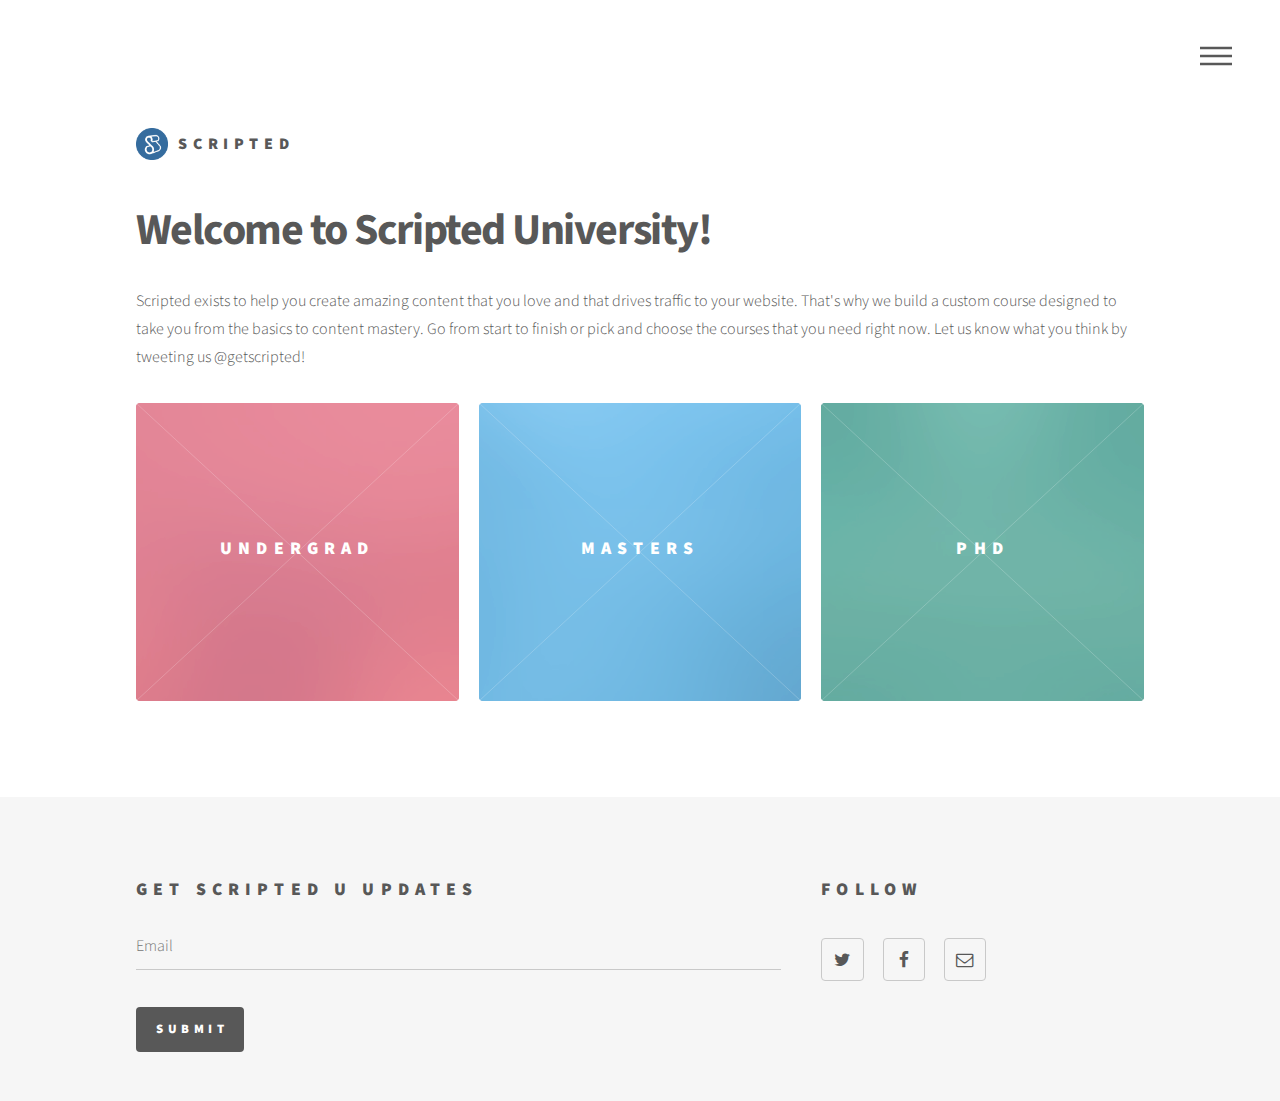
==== commit f2729e5e: "Added Subscriber" ====
--- a/index.html
+++ b/index.html
@@ -89,19 +89,13 @@
 					<footer id="footer">
 						<div class="inner">
 							<section>
-								<h2>Get in touch</h2>
+								<h2>Get Scripted U Updates</h2>
 								<form method="post" action="#">
-									<div class="field half first">
-										<input type="text" name="name" id="name" placeholder="Name" />
-									</div>
-									<div class="field half">
+									<div class="field">
 										<input type="email" name="email" id="email" placeholder="Email" />
 									</div>
-									<div class="field">
-										<textarea name="message" id="message" placeholder="Message"></textarea>
-									</div>
 									<ul class="actions">
-										<li><input type="submit" value="Send" class="special" /></li>
+										<li><input type="submit" value="Submit" class="special" /></li>
 									</ul>
 								</form>
 							</section>
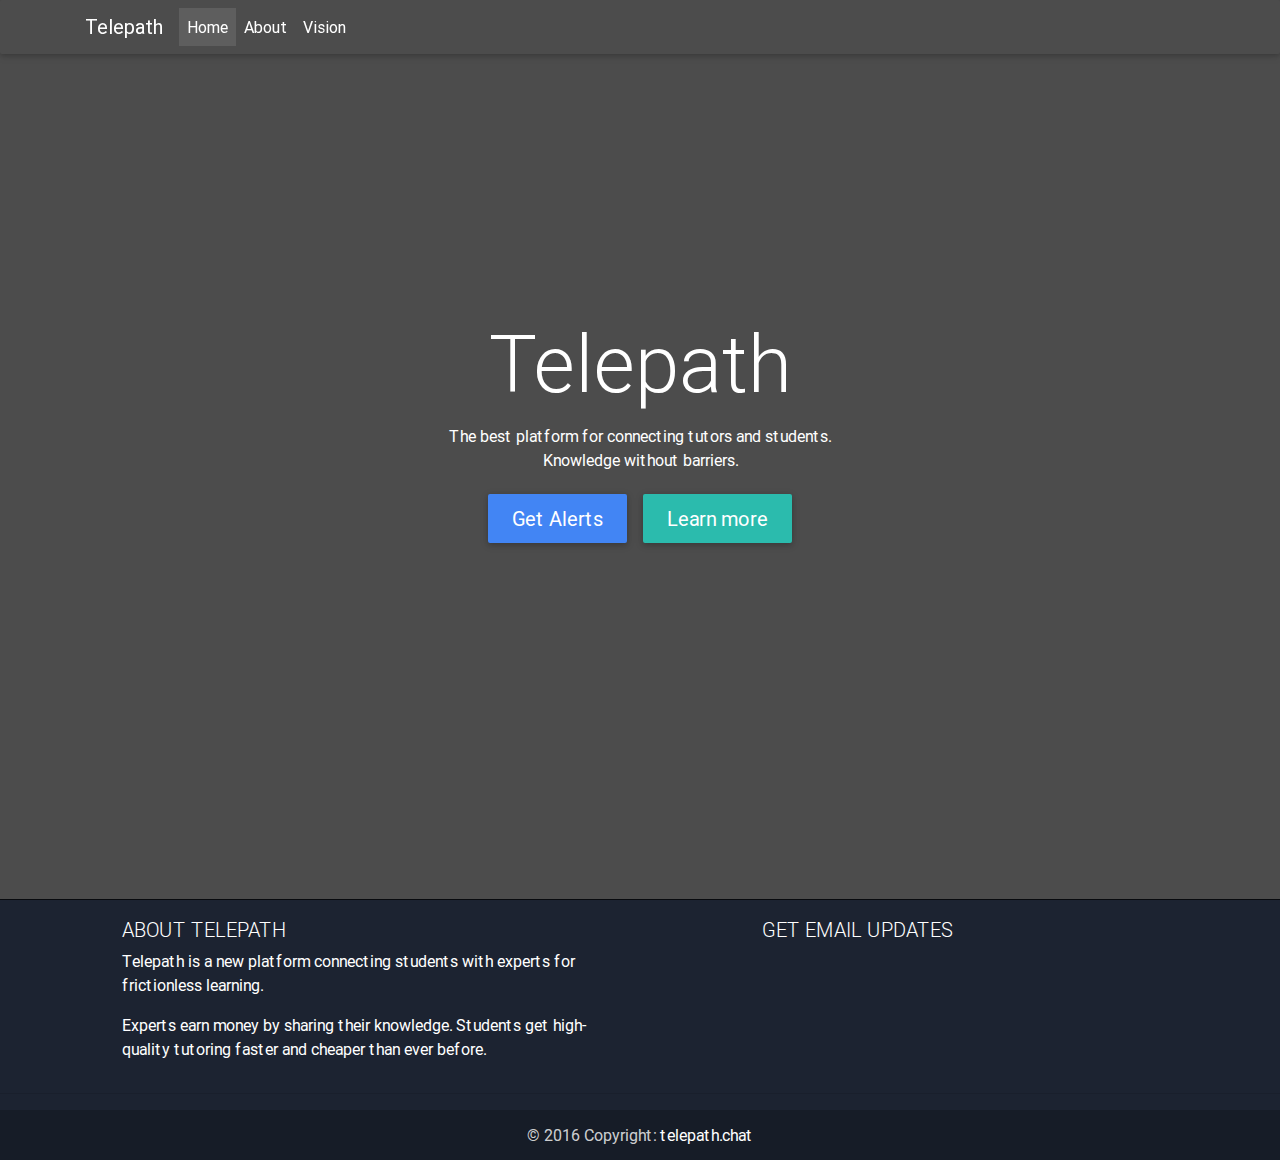
==== commit dd583bf2: "Setting up Telepath" ====
--- a/index.html
+++ b/index.html
@@ -1,123 +1,194 @@
-<!DOCTYPE HTML>
-<!--
-	Phantom by HTML5 UP
-	html5up.net | @ajlkn
-	Free for personal and commercial use under the CCA 3.0 license (html5up.net/license)
--->
-<html>
-	<head>
-		<title>Scripted University</title>
-		<meta charset="utf-8" />
-		<meta name="viewport" content="width=device-width, initial-scale=1" />
-		<!--[if lte IE 8]><script src="assets/js/ie/html5shiv.js"></script><![endif]-->
-		<link rel="stylesheet" href="assets/css/main.css" />
-		<!--[if lte IE 9]><link rel="stylesheet" href="assets/css/ie9.css" /><![endif]-->
-		<!--[if lte IE 8]><link rel="stylesheet" href="assets/css/ie8.css" /><![endif]-->
-	</head>
-	<body>
-		<!-- Wrapper -->
-			<div id="wrapper">
+<!DOCTYPE html>
+<html lang="en">
 
-				<!-- Header -->
-					<header id="header">
-						<div class="inner">
+<head>
 
-							<!-- Logo -->
-								<a href="index.html" class="logo">
-									<span class="symbol"><img src="images/ScriptedLogo.png" alt="" /></span><span class="title">Scripted</span>
-								</a>
+    <meta charset="utf-8">
+    <meta name="viewport" content="width=device-width, initial-scale=1, shrink-to-fit=no">
+    <meta http-equiv="x-ua-compatible" content="ie=edge">
 
-							<!-- Nav -->
-								<nav>
-									<ul>
-										<li><a href="#menu">Menu</a></li>
-									</ul>
-								</nav>
+    <title>Telepath</title>
 
-						</div>
-					</header>
+    <!-- Font Awesome -->
+    <link rel="stylesheet" href="https://maxcdn.bootstrapcdn.com/font-awesome/4.6.0/css/font-awesome.min.css">
 
-				
+    <!-- Bootstrap core CSS -->
+    <link href="css/bootstrap.css" rel="stylesheet">
 
-				<!-- Main -->
-					<div id="main">
-						<div class="inner">
-							<header>
-								<h1>Welcome to Scripted University!<br />
-								</h1>
-								<p>Scripted exists to help you create amazing content that you love and that drives traffic to your website. That's why we build a custom course designed to take you from the basics to content mastery. Go from start to finish or pick and choose the courses that you need right now. Let us know what you think by tweeting us @getscripted!</p>
-							</header>
-							<section class="tiles">
-								<article class="style1">
-									<span class="image">
-										<img src="images/pic01.jpg" alt="" />
-									</span>
-									<a href="generic.html">
-										<h2>Undergrad</h2>
-										<div class="content">
-											<p>New to this whole Content Marketing thing? We'll show you why it's the key tog etting more traffic and how to get started.</p>
-										</div>
-									</a>
-								</article>
-								<article class="style2">
-									<span class="image">
-										<img src="images/pic02.jpg" alt="" />
-									</span>
-									<a href="index_masters.html">
-										<h2>Masters</h2>
-										<div class="content">
-											<p>You've already invested in Content Marketing, but it's not the killer app you expected. We'll show you why and how to get real performance.</p>
-										</div>
-									</a>
-								</article>
-								<article class="style3">
-									<span class="image">
-										<img src="images/pic03.jpg" alt="" />
-									</span>
-									<a href="generic.html">
-										<h2>PHD</h2>
-										<div class="content">
-											<p>You're content marketing operation is running smoothly, but it's taking up all your time! Learn the benefits of outsourcing content creation.</p>
-										</div>
-									</a>
-								</article>
-							</section>
-						</div>
-					</div>
+    <!-- Material Design Bootstrap -->
+    <link href="css/mdb.css" rel="stylesheet">
 
-				<!-- Footer -->
-					<footer id="footer">
-						<div class="inner">
-							<section>
-								<h2>Get Scripted U Updates</h2>
-								<form method="post" action="#">
-									<div class="field">
-										<input type="email" name="email" id="email" placeholder="Email" />
-									</div>
-									<ul class="actions">
-										<li><input type="submit" value="Submit" class="special" /></li>
-									</ul>
-								</form>
-							</section>
-							<section>
-								<h2>Follow</h2>
-								<ul class="icons">
-									<li><a href="#" class="icon style2 fa-twitter"><span class="label">Twitter</span></a></li>
-									<li><a href="#" class="icon style2 fa-facebook"><span class="label">Facebook</span></a></li>
-									<li><a href="#" class="icon style2 fa-envelope-o"><span class="label">Email</span></a></li>
-								</ul>
-							</section>
-						</div>
-					</footer>
+    <!-- Template styles -->
+    <style rel="stylesheet">
+        /* TEMPLATE STYLES */
+        
+        html,
+        body,
+        .view {
+            height: 100%;
+        }
+        /* Navigation*/
+        
+        .navbar {
+            background-color: transparent;
+        }
+        
+        .scrolling-navbar {
+            -webkit-transition: background .5s ease-in-out, padding .5s ease-in-out;
+            -moz-transition: background .5s ease-in-out, padding .5s ease-in-out;
+            transition: background .5s ease-in-out, padding .5s ease-in-out;
+        }
+        
+        .top-nav-collapse {
+            background-color: #1C2331;
+        }
+        
+        footer.page-footer {
+            background-color: #1C2331;
+            margin-top: -1px;
+        }
+        
+        @media only screen and (max-width: 768px) {
+            .navbar {
+                background-color: #1C2331;
+            }
+        }
+        /*Call to action*/
+        
+        .flex-center {
+            color: #fff;
+        }
+        
+        .view {
+            background: url("https://images.unsplash.com/photo-1445905595283-21f8ae8a33d2?ixlib=rb-0.3.5&q=80&fm=jpg&crop=entropy&cs=tinysrgb&s=975e76cf34b24bb2377cfe4629ff23e8")no-repeat center center fixed;
+            -webkit-background-size: cover;
+            -moz-background-size: cover;
+            -o-background-size: cover;
+            background-size: cover;
+        }
+    </style>
 
-			</div>
+</head>
 
-		<!-- Scripts -->
-			<script src="assets/js/jquery.min.js"></script>
-			<script src="assets/js/skel.min.js"></script>
-			<script src="assets/js/util.js"></script>
-			<!--[if lte IE 8]><script src="assets/js/ie/respond.min.js"></script><![endif]-->
-			<script src="assets/js/main.js"></script>
+<body>
 
-	</body>
+
+    <!--Navbar-->
+    <nav class="navbar navbar-dark navbar-fixed-top scrolling-navbar">
+
+        <!-- Collapse button-->
+        <button class="navbar-toggler hidden-sm-up" type="button" data-toggle="collapse" data-target="#collapseEx">
+            <i class="fa fa-bars"></i>
+        </button>
+
+        <div class="container">
+
+            <!--Collapse content-->
+            <div class="collapse navbar-toggleable-xs" id="collapseEx">
+                <!--Navbar Brand-->
+                <a class="navbar-brand" href="http://mdbootstrap.com/material-design-for-bootstrap/" target="_blank" >Telepath</a>
+                <!--Links-->
+                <ul class="nav navbar-nav">
+                    <li class="nav-item active">
+                        <a class="nav-link" href="#">Home <span class="sr-only">(current)</span></a>
+                    </li>
+                    <li class="nav-item">
+                        <a class="nav-link" href="#">About</a>
+                    </li>
+                    <li class="nav-item">
+                        <a class="nav-link" href="#">Vision</a>
+                    </li>
+                </ul>
+                <!--Search form-->
+                </form>
+            </div>
+            <!--/.Collapse content-->
+
+        </div>
+
+    </nav>
+    <!--/.Navbar-->
+
+    <!--Mask-->
+    <div class="view hm-black-strong">
+        <div class="full-bg-img flex-center">
+            <ul class="animated fadeInUp">
+                <li>
+                    <h1 class="h1-responsive">Telepath</h1></li>
+                <li>
+                    <p>The best platform for connecting tutors and students.</p>
+                    <p>Knowledge without barriers.</p>
+                </li>
+                <li>
+                    <a target="_blank" href="http://mdbootstrap.com/getting-started/" class="btn btn-primary btn-lg">Get Alerts</a>
+                    <a target="_blank" href="http://mdbootstrap.com/material-design-for-bootstrap/" class="btn btn-default btn-lg">Learn more</a>
+                </li>
+            </ul>
+        </div>
+    </div>
+    <!--/.Mask-->
+
+    <!--Footer-->
+    <footer class="page-footer center-on-small-only">
+
+        <!--Footer Links-->
+        <div class="container-fluid">
+            <div class="row">
+
+                <!--First column-->
+                <div class="col-md-5 offset-md-1">
+                    <h5 class="title">About Telepath</h5>
+                    <p>Telepath is a new platform connecting students with experts for frictionless learning.</p>
+
+                    <p>Experts earn money by sharing their knowledge. Students get high-quality tutoring faster and cheaper than ever before. </p>
+                </div>
+                <!--/.First column-->
+
+                <hr class="hidden-md-up">
+
+                <!--Second column-->
+                <div class="col-md-5 offset-md-1">
+                    <h5 class="title">Get Email Updates</h5>
+                    </ul>
+                </div>
+                <!--/.Second column-->
+
+                <hr class="hidden-md-up">
+
+            </div>
+        </div>
+        <!--/.Footer Links-->
+
+        <hr>
+
+        <!--Copyright-->
+        <div class="footer-copyright">
+            <div class="container-fluid">
+                © 2016 Copyright: <a href="http://www.MDBootstrap.com"> telepath.chat </a>
+
+            </div>
+        </div>
+        <!--/.Copyright-->
+
+    </footer>
+    <!--/.Footer-->
+
+
+    <!-- SCRIPTS -->
+
+    <!-- JQuery -->
+    <script type="text/javascript" src="js/jquery-2.2.3.min.js"></script>
+
+    <!-- Bootstrap tooltips -->
+    <script type="text/javascript" src="js/tether.min.js"></script>
+
+    <!-- Bootstrap core JavaScript -->
+    <script type="text/javascript" src="js/bootstrap.js"></script>
+
+    <!-- MDB core JavaScript -->
+    <script type="text/javascript" src="js/mdb.js"></script>
+
+
+</body>
+
 </html>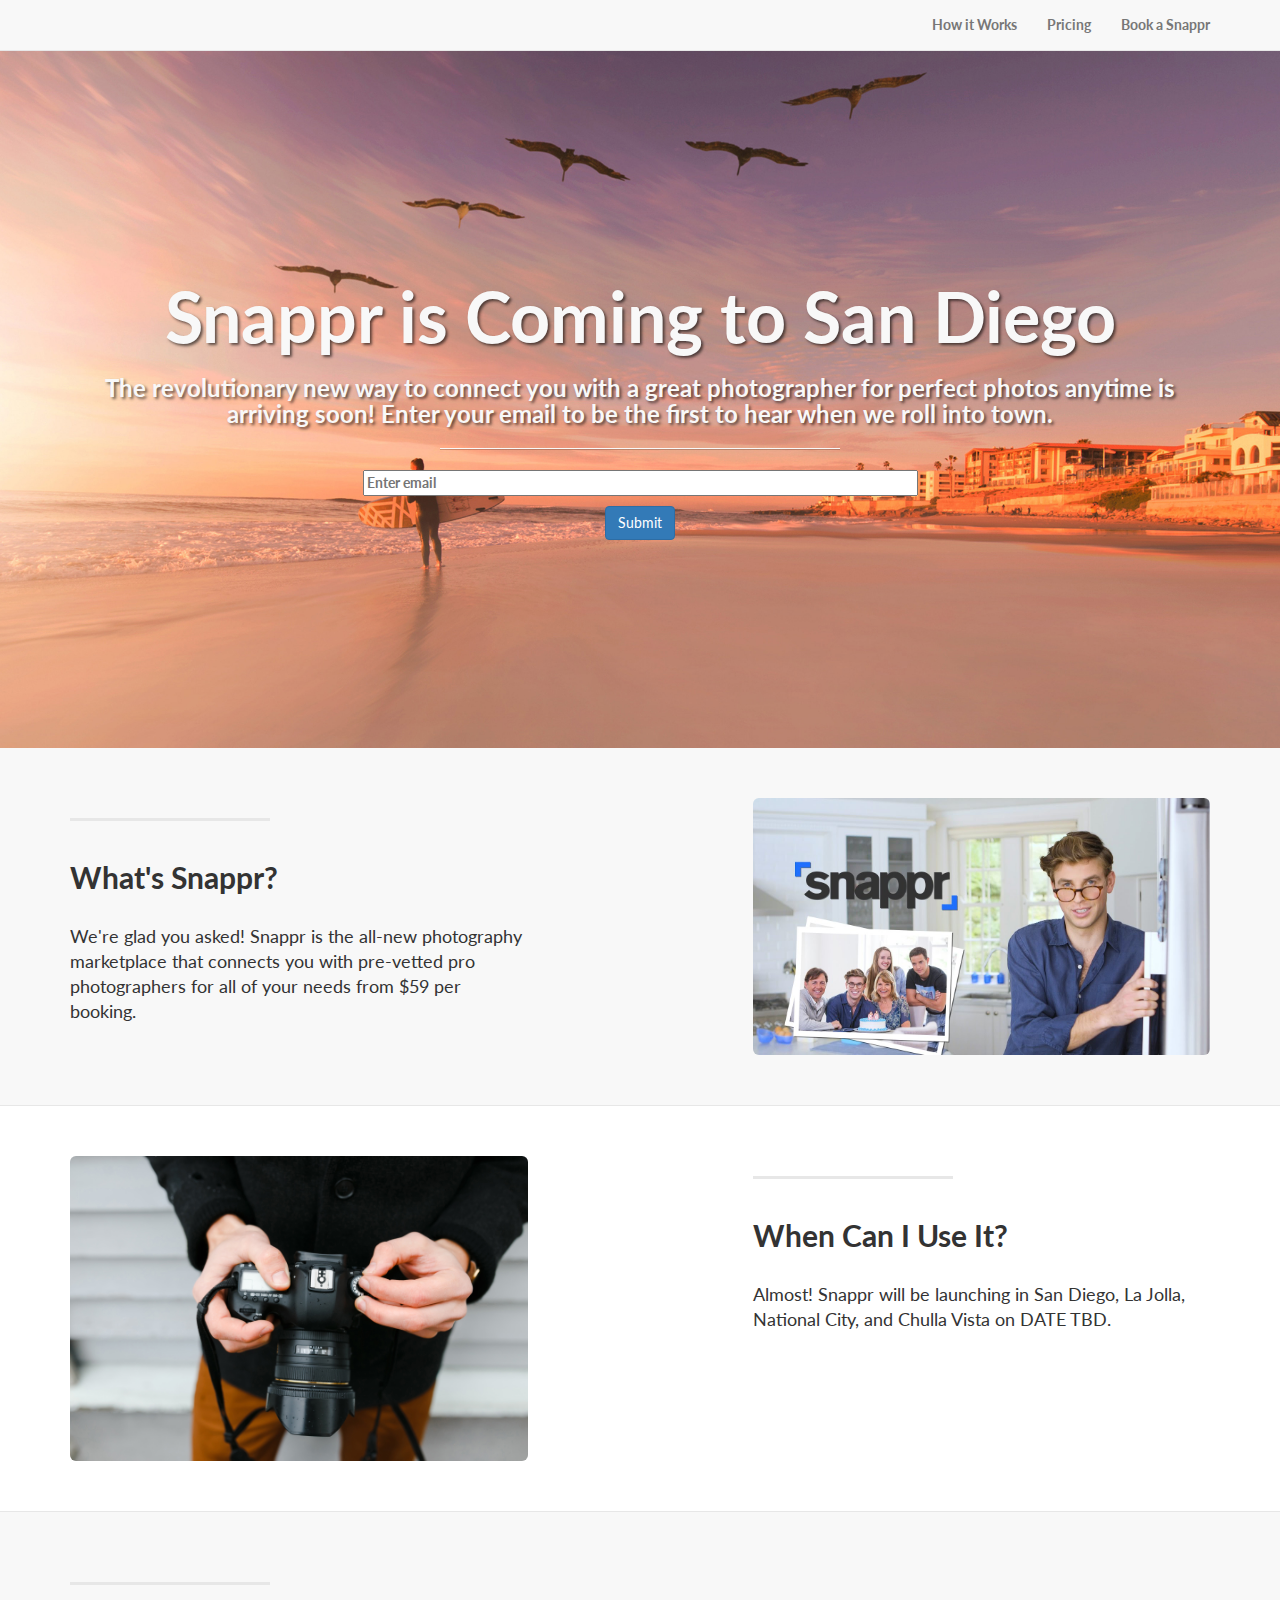
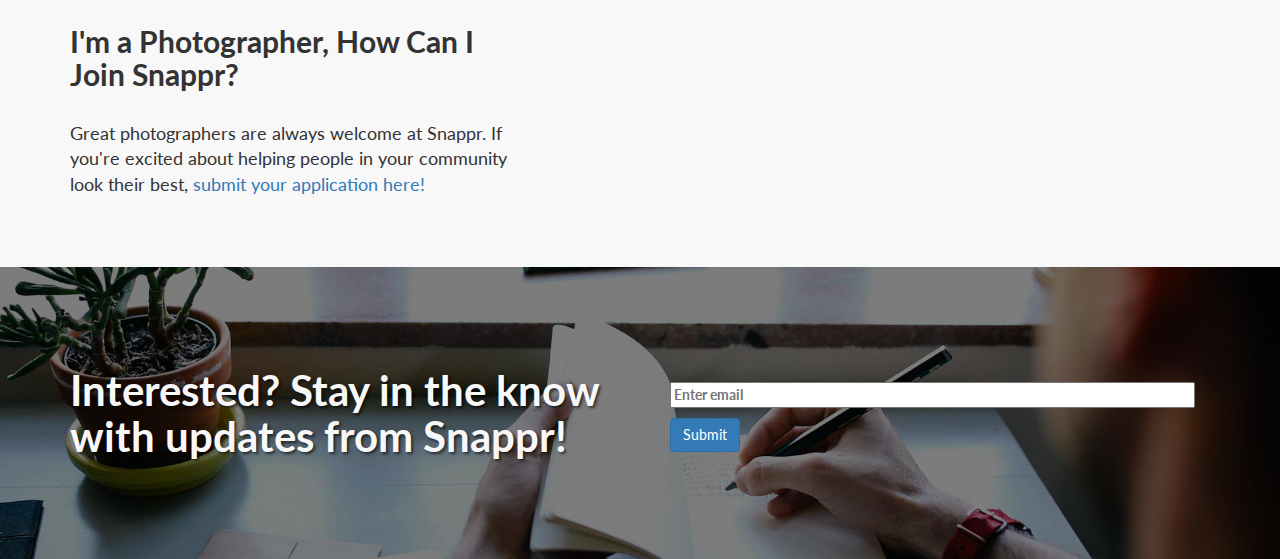
==== commit 9bf52392: "Made changes" ====
--- a/index.html
+++ b/index.html
@@ -1,194 +1,206 @@
-<!DOCTYPE html>
-<html lang="en">
-
-<head>
-
-    <meta charset="utf-8">
-    <meta name="viewport" content="width=device-width, initial-scale=1, shrink-to-fit=no">
-    <meta http-equiv="x-ua-compatible" content="ie=edge">
-
-    <title>Telepath</title>
-
-    <!-- Font Awesome -->
-    <link rel="stylesheet" href="https://maxcdn.bootstrapcdn.com/font-awesome/4.6.0/css/font-awesome.min.css">
-
-    <!-- Bootstrap core CSS -->
-    <link href="css/bootstrap.css" rel="stylesheet">
-
-    <!-- Material Design Bootstrap -->
-    <link href="css/mdb.css" rel="stylesheet">
-
-    <!-- Template styles -->
-    <style rel="stylesheet">
-        /* TEMPLATE STYLES */
-        
-        html,
-        body,
-        .view {
-            height: 100%;
-        }
-        /* Navigation*/
-        
-        .navbar {
-            background-color: transparent;
-        }
-        
-        .scrolling-navbar {
-            -webkit-transition: background .5s ease-in-out, padding .5s ease-in-out;
-            -moz-transition: background .5s ease-in-out, padding .5s ease-in-out;
-            transition: background .5s ease-in-out, padding .5s ease-in-out;
-        }
-        
-        .top-nav-collapse {
-            background-color: #1C2331;
-        }
-        
-        footer.page-footer {
-            background-color: #1C2331;
-            margin-top: -1px;
-        }
-        
-        @media only screen and (max-width: 768px) {
-            .navbar {
-                background-color: #1C2331;
-            }
-        }
-        /*Call to action*/
-        
-        .flex-center {
-            color: #fff;
-        }
-        
-        .view {
-            background: url("https://images.unsplash.com/photo-1445905595283-21f8ae8a33d2?ixlib=rb-0.3.5&q=80&fm=jpg&crop=entropy&cs=tinysrgb&s=975e76cf34b24bb2377cfe4629ff23e8")no-repeat center center fixed;
-            -webkit-background-size: cover;
-            -moz-background-size: cover;
-            -o-background-size: cover;
-            background-size: cover;
-        }
-    </style>
-
-</head>
-
-<body>
-
-
-    <!--Navbar-->
-    <nav class="navbar navbar-dark navbar-fixed-top scrolling-navbar">
-
-        <!-- Collapse button-->
-        <button class="navbar-toggler hidden-sm-up" type="button" data-toggle="collapse" data-target="#collapseEx">
-            <i class="fa fa-bars"></i>
-        </button>
-
-        <div class="container">
-
-            <!--Collapse content-->
-            <div class="collapse navbar-toggleable-xs" id="collapseEx">
-                <!--Navbar Brand-->
-                <a class="navbar-brand" href="http://mdbootstrap.com/material-design-for-bootstrap/" target="_blank" >Telepath</a>
-                <!--Links-->
-                <ul class="nav navbar-nav">
-                    <li class="nav-item active">
-                        <a class="nav-link" href="#">Home <span class="sr-only">(current)</span></a>
-                    </li>
-                    <li class="nav-item">
-                        <a class="nav-link" href="#">About</a>
-                    </li>
-                    <li class="nav-item">
-                        <a class="nav-link" href="#">Vision</a>
-                    </li>
-                </ul>
-                <!--Search form-->
-                </form>
-            </div>
-            <!--/.Collapse content-->
-
-        </div>
-
-    </nav>
-    <!--/.Navbar-->
-
-    <!--Mask-->
-    <div class="view hm-black-strong">
-        <div class="full-bg-img flex-center">
-            <ul class="animated fadeInUp">
-                <li>
-                    <h1 class="h1-responsive">Telepath</h1></li>
-                <li>
-                    <p>The best platform for connecting tutors and students.</p>
-                    <p>Knowledge without barriers.</p>
-                </li>
-                <li>
-                    <a target="_blank" href="http://mdbootstrap.com/getting-started/" class="btn btn-primary btn-lg">Get Alerts</a>
-                    <a target="_blank" href="http://mdbootstrap.com/material-design-for-bootstrap/" class="btn btn-default btn-lg">Learn more</a>
-                </li>
-            </ul>
-        </div>
-    </div>
-    <!--/.Mask-->
-
-    <!--Footer-->
-    <footer class="page-footer center-on-small-only">
-
-        <!--Footer Links-->
-        <div class="container-fluid">
-            <div class="row">
-
-                <!--First column-->
-                <div class="col-md-5 offset-md-1">
-                    <h5 class="title">About Telepath</h5>
-                    <p>Telepath is a new platform connecting students with experts for frictionless learning.</p>
-
-                    <p>Experts earn money by sharing their knowledge. Students get high-quality tutoring faster and cheaper than ever before. </p>
-                </div>
-                <!--/.First column-->
-
-                <hr class="hidden-md-up">
-
-                <!--Second column-->
-                <div class="col-md-5 offset-md-1">
-                    <h5 class="title">Get Email Updates</h5>
-                    </ul>
-                </div>
-                <!--/.Second column-->
-
-                <hr class="hidden-md-up">
-
-            </div>
-        </div>
-        <!--/.Footer Links-->
-
-        <hr>
-
-        <!--Copyright-->
-        <div class="footer-copyright">
-            <div class="container-fluid">
-                © 2016 Copyright: <a href="http://www.MDBootstrap.com"> telepath.chat </a>
-
-            </div>
-        </div>
-        <!--/.Copyright-->
-
-    </footer>
-    <!--/.Footer-->
-
-
-    <!-- SCRIPTS -->
-
-    <!-- JQuery -->
-    <script type="text/javascript" src="js/jquery-2.2.3.min.js"></script>
-
-    <!-- Bootstrap tooltips -->
-    <script type="text/javascript" src="js/tether.min.js"></script>
-
-    <!-- Bootstrap core JavaScript -->
-    <script type="text/javascript" src="js/bootstrap.js"></script>
-
-    <!-- MDB core JavaScript -->
-    <script type="text/javascript" src="js/mdb.js"></script>
-
-
-</body>
-
-</html>+<!DOCTYPE html>
+<html lang="en">
+
+<head>
+
+    <meta charset="utf-8">
+    <meta http-equiv="X-UA-Compatible" content="IE=edge">
+    <meta name="viewport" content="width=device-width, initial-scale=1">
+    <meta name="description" content="">
+    <meta name="author" content="">
+
+    <title>Snappr San Diego Landing Page</title>
+
+    <!-- Bootstrap Core CSS -->
+    <link href="css/bootstrap.min.css" rel="stylesheet">
+
+    <!-- Custom CSS -->
+    <link href="css/landing-page.css" rel="stylesheet">
+
+    <!-- Custom Fonts -->
+    <link href="font-awesome/css/font-awesome.min.css" rel="stylesheet" type="text/css">
+    <link href="https://fonts.googleapis.com/css?family=Lato:300,400,700,300italic,400italic,700italic" rel="stylesheet" type="text/css">
+
+    <!-- HTML5 Shim and Respond.js IE8 support of HTML5 elements and media queries -->
+    <!-- WARNING: Respond.js doesn't work if you view the page via file:// -->
+    <!--[if lt IE 9]>
+        <script src="https://oss.maxcdn.com/libs/html5shiv/3.7.0/html5shiv.js"></script>
+        <script src="https://oss.maxcdn.com/libs/respond.js/1.4.2/respond.min.js"></script>
+    <![endif]-->
+
+</head>
+
+<body>
+
+    <!-- Navigation -->
+    <nav class="navbar navbar-default navbar-fixed-top topnav" role="navigation">
+        <div class="container topnav">
+            <!-- Brand and toggle get grouped for better mobile display -->
+            <div class="navbar-header">
+                <button type="button" class="navbar-toggle" data-toggle="collapse" data-target="#bs-example-navbar-collapse-1">
+                    <span class="sr-only">Toggle navigation</span>
+                    <span class="icon-bar"></span>
+                    <span class="icon-bar"></span>
+                    <span class="icon-bar"></span>
+                </button>
+                <a href="https://www.snappr.co">
+                <img class="img-responsive" style="width: 140px; margin-top: 10px"  src="https://global-uploads.webflow.com/5726ee0d78d342c0529ee26c/57e8baed85a476a775f41b5d_snapprlogo-dark.svg" alt="">
+                </a>
+            </div>
+            <!-- Collect the nav links, forms, and other content for toggling -->
+            <div class="collapse navbar-collapse" id="bs-example-navbar-collapse-1">
+                <ul class="nav navbar-nav navbar-right">
+                    <li>
+                        <a href="https://www.snappr.co/#howitworks">How it Works</a>
+                    </li>
+                    <li>
+                        <a href="https://www.snappr.co/#pricing">Pricing</a>
+                    </li>
+                    <li>
+                        <a href="https://app.snappr.co/book/details?_ga=2.20824060.599075870.1501970468-1580109456.1500358796">Book a Snappr</a>
+                    </li>
+                </ul>
+            </div>
+            <!-- /.navbar-collapse -->
+        </div>
+        <!-- /.container -->
+    </nav>
+
+
+    <!-- Header -->
+    <a name="about"></a>
+    <div class="intro-header">
+        <div class="container">
+
+            <div class="row">
+                <div class="col-lg-12">
+                <div class="col-lg-2"></div>
+                    <div class="intro-message">
+                        <h1>Snappr is Coming to San Diego</h1>
+                        <h3>The revolutionary new way to connect you with a great photographer for perfect photos anytime is arriving soon! Enter your email to be the first to hear when we roll into town.</h3>
+                        <hr class="intro-divider">
+                     
+    <div class="col-lg-12" style = "width: 100%">
+                    
+    
+    <input type="email" class="form-control-center" style="width: 50%" id="exampleInputEmail1" aria-describedby="emailHelp" placeholder="Enter email">
+    <div class="col lg-12"></div>
+    <button type="submit" class="btn btn-primary" style=" margin-top: 10px;">Submit</button>
+  </div>
+                        </ul>
+                    </div>
+                </div>
+            </div>
+
+        </div>
+        <!-- /.container -->
+
+    </div>
+    <!-- /.intro-header -->
+
+    <!-- Page Content -->
+
+	<a  name="services"></a>
+    <div class="content-section-a">
+
+        <div class="container">
+            <div class="row">
+                <div class="col-lg-5 col-sm-6">
+                    <hr class="section-heading-spacer">
+                    <div class="clearfix"></div>
+                    <h2 class="section-heading">What's Snappr?<br></h2>
+                    <p class="lead">We're glad you asked! Snappr is the all-new photography marketplace that connects you with pre-vetted pro photographers for all of your needs from $59 per booking.</p>
+                </div>
+                <div class="col-lg-5 col-lg-offset-2 col-sm-6">
+                    <img class="img-rounded" style="width:100%" src="img/ipad.png" alt="">
+                </div>
+            </div>
+
+        </div>
+        <!-- /.container -->
+
+    </div>
+    <!-- /.content-section-a -->
+
+    <div class="content-section-b">
+
+        <div class="container">
+
+            <div class="row">
+                <div class="col-lg-5 col-lg-offset-1 col-sm-push-6  col-sm-6">
+                    <hr class="section-heading-spacer">
+                    <div class="clearfix"></div>
+                    <h2 class="section-heading">When Can I Use It?</h2>
+                    <p class="lead">Almost! Snappr will be launching in San Diego, La Jolla, National City, and Chulla Vista on DATE TBD.</p>
+                </div>
+                <div class="col-lg-5 col-sm-pull-6  col-sm-6">
+                    <img class="img-rounded" style="width:100%" src="img/dog.png" alt="">
+                </div>
+            </div>
+
+        </div>
+        <!-- /.container -->
+
+    </div>
+    <!-- /.content-section-b -->
+
+    <div class="content-section-a">
+
+        <div class="container">
+
+            <div class="row">
+                <div class="col-lg-5 col-sm-6">
+                    <hr class="section-heading-spacer">
+                    <div class="clearfix"></div>
+                    <h2 class="section-heading">I'm a Photographer, How Can I Join Snappr?</h2>
+                    <p class="lead">Great photographers are always welcome at Snappr. If you're excited about helping people in your community look their best, <a href="https://www.snappr.co/join-us">submit your application here!</a></p>
+                </div>
+                <div class="col-lg-5 col-lg-offset-2 col-sm-6">
+                    <img class="img-rounded" style="width:100%" src="img/phones.png" alt="">
+                </div>
+            </div>
+
+        </div>
+        <!-- /.container -->
+
+    </div>
+    <!-- /.content-section-a -->
+
+	<a  name="contact"></a>
+    <div class="banner">
+
+        <div class="container">
+
+            <div class="row">
+                <div class="col-lg-6">
+                    <h2>Interested? Stay in the know with updates from Snappr!</h2>
+                </div>
+                <div class="col-lg-6">
+                    <div class="col-lg-12" style = "width: 100%">
+                    
+    
+    <input type="email" class="form-control-center" style="width: 100%; margin-top: 15px" id="exampleInputEmail1" aria-describedby="emailHelp" placeholder="Enter email">
+    <div class="col lg-12"></div>
+    <button type="submit" class="btn btn-primary" style=" margin-top: 10px;">Submit</button>
+  </div>
+                </div>
+            </div>
+
+        </div>
+        <!-- /.container -->
+
+    </div>
+    <!-- /.banner -->
+
+    <!-- Footer -->
+    
+
+    <!-- jQuery -->
+    <script src="js/jquery.js"></script>
+
+    <!-- Bootstrap Core JavaScript -->
+    <script src="js/bootstrap.min.js"></script>
+
+</body>
+
+</html>
--- a/css/landing-page.css
+++ b/css/landing-page.css
@@ -0,0 +1,170 @@
+/*
+ * Start Bootstrap - Landing Page (http://startbootstrap.com/)
+ * Copyright 2013-2016 Start Bootstrap
+ * Licensed under MIT (https://github.com/BlackrockDigital/startbootstrap/blob/gh-pages/LICENSE)
+ */
+
+body,
+html {
+    width: 100%;
+    height: 100%;
+}
+
+body,
+h1,
+h2,
+h3,
+h4,
+h5,
+h6 {
+    font-family: "Lato","Helvetica Neue",Helvetica,Arial,sans-serif;
+    font-weight: 700;
+}
+
+.topnav {
+    font-size: 14px; 
+}
+
+.lead {
+    font-size: 18px;
+    font-weight: 400;
+}
+
+.intro-header {
+    padding-top: 50px; /* If you're making other pages, make sure there is 50px of padding to make sure the navbar doesn't overlap content! */
+    padding-bottom: 50px;
+    text-align: center;
+    color: #f8f8f8;
+    background: url(../img/intro-bg.jpg) no-repeat center center;
+    background-size: cover;
+}
+
+.intro-message {
+    position: relative;
+    padding-top: 20%;
+    padding-bottom: 20%;
+}
+
+.intro-message > h1 {
+    margin: 0;
+    text-shadow: 2px 2px 3px rgba(0,0,0,0.6);
+    font-size: 5em;
+}
+
+.intro-divider {
+    width: 400px;
+    border-top: 1px solid #f8f8f8;
+    border-bottom: 1px solid rgba(0,0,0,0.2);
+}
+
+.intro-message > h3 {
+    text-shadow: 2px 2px 3px rgba(0,0,0,0.6);
+}
+
+@media(max-width:767px) {
+    .intro-message {
+        padding-bottom: 15%;
+    }
+
+    .intro-message > h1 {
+        font-size: 3em;
+    }
+
+    ul.intro-social-buttons > li {
+        display: block;
+        margin-bottom: 20px;
+        padding: 0;
+    }
+
+    ul.intro-social-buttons > li:last-child {
+        margin-bottom: 0;
+    }
+
+    .intro-divider {
+        width: 100%;
+    }
+}
+
+.network-name {
+    text-transform: uppercase;
+    font-size: 14px;
+    font-weight: 400;
+    letter-spacing: 2px;
+}
+
+.content-section-a {
+    padding: 50px 0;
+    background-color: #f8f8f8;
+}
+
+.content-section-b {
+    padding: 50px 0;
+    border-top: 1px solid #e7e7e7;
+    border-bottom: 1px solid #e7e7e7;
+}
+
+.section-heading {
+    margin-bottom: 30px;
+}
+
+.section-heading-spacer {
+    float: left;
+    width: 200px;
+    border-top: 3px solid #e7e7e7;
+}
+
+.banner {
+    padding: 100px 0;
+    color: #f8f8f8;
+    background: url(../img/banner-bg.jpg) no-repeat center center;
+    background-size: cover;
+}
+
+.banner h2 {
+    margin: 0;
+    text-shadow: 2px 2px 3px rgba(0,0,0,0.6);
+    font-size: 3em;
+}
+
+.banner ul {
+    margin-bottom: 0;
+}
+
+.banner-social-buttons {
+    float: right;
+    margin-top: 0;
+}
+
+@media(max-width:1199px) {
+    ul.banner-social-buttons {
+        float: left;
+        margin-top: 15px;
+    }
+}
+
+@media(max-width:767px) {
+    .banner h2 {
+        margin: 0;
+        text-shadow: 2px 2px 3px rgba(0,0,0,0.6);
+        font-size: 3em;
+    }
+
+    ul.banner-social-buttons > li {
+        display: block;
+        margin-bottom: 20px;
+        padding: 0;
+    }
+
+    ul.banner-social-buttons > li:last-child {
+        margin-bottom: 0;
+    }
+}
+
+footer {
+    padding: 50px 0;
+    background-color: #f8f8f8;
+}
+
+p.copyright {
+    margin: 15px 0 0;
+}